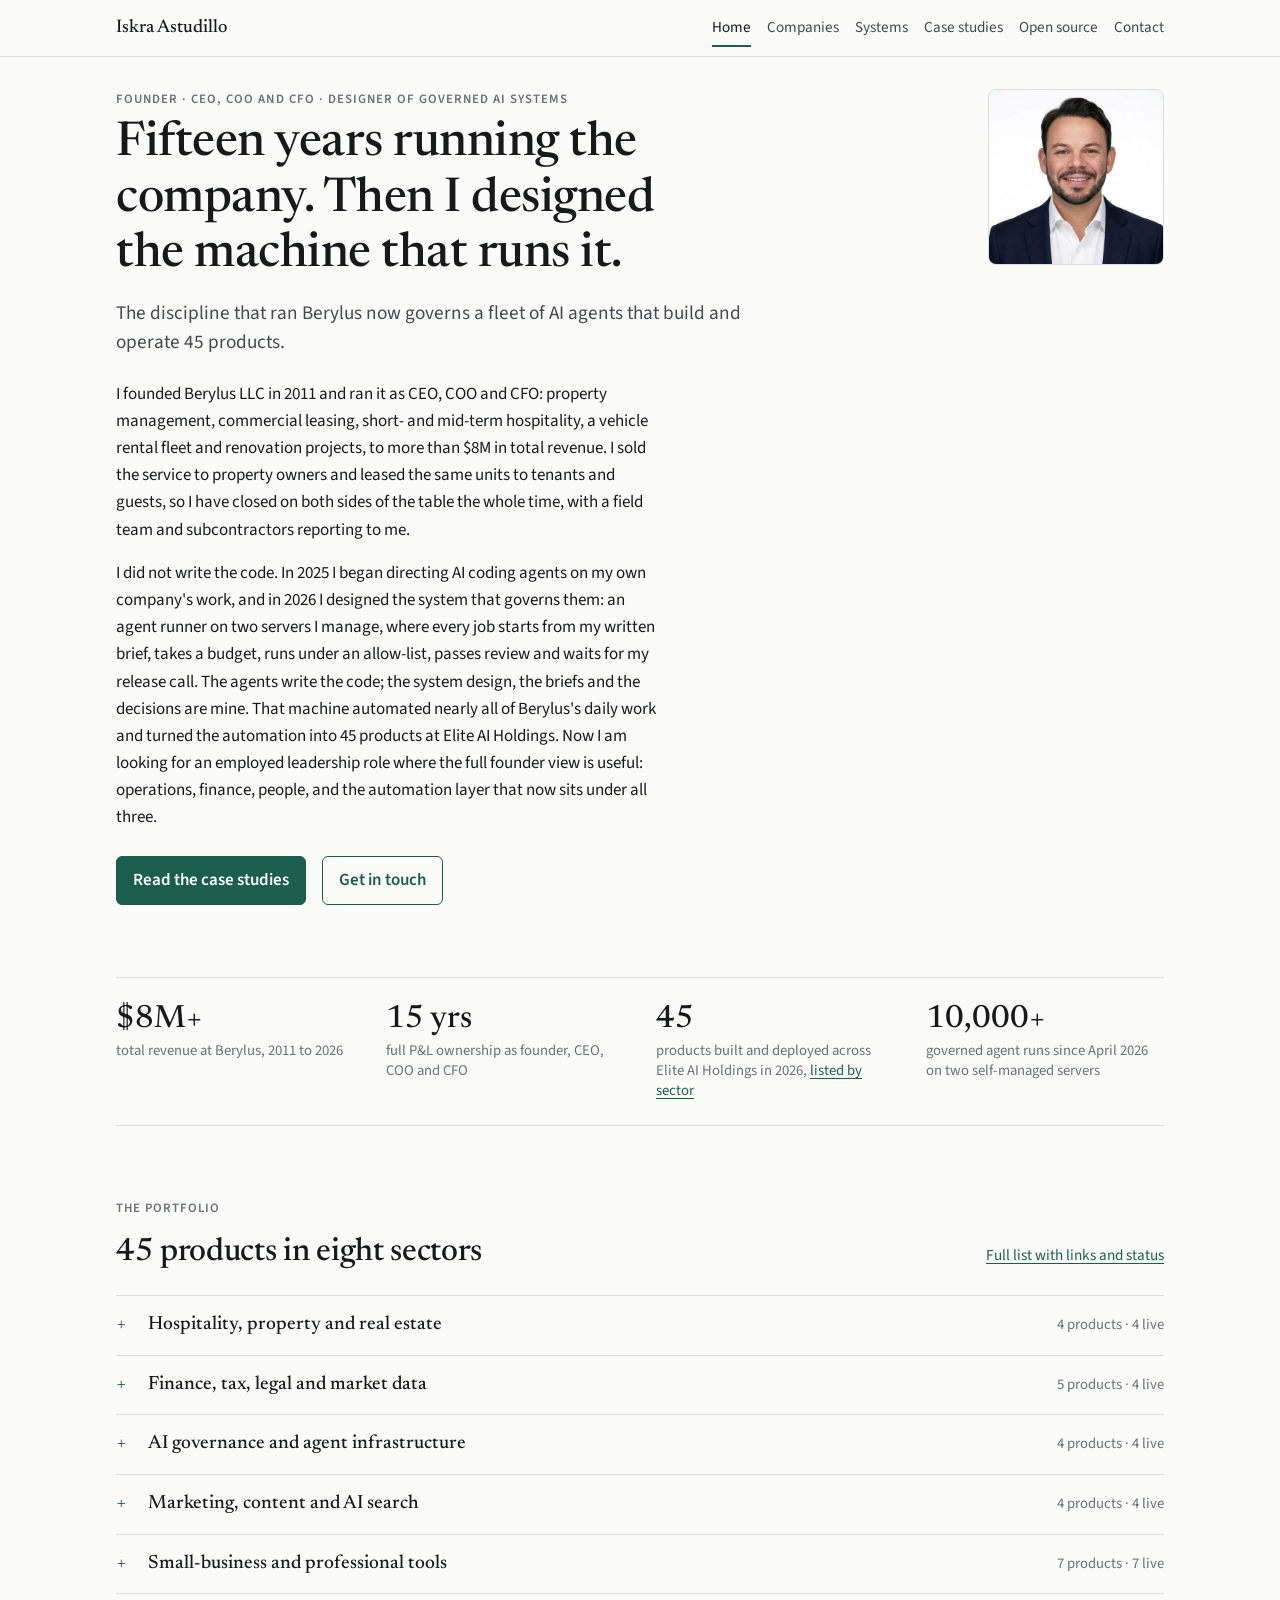
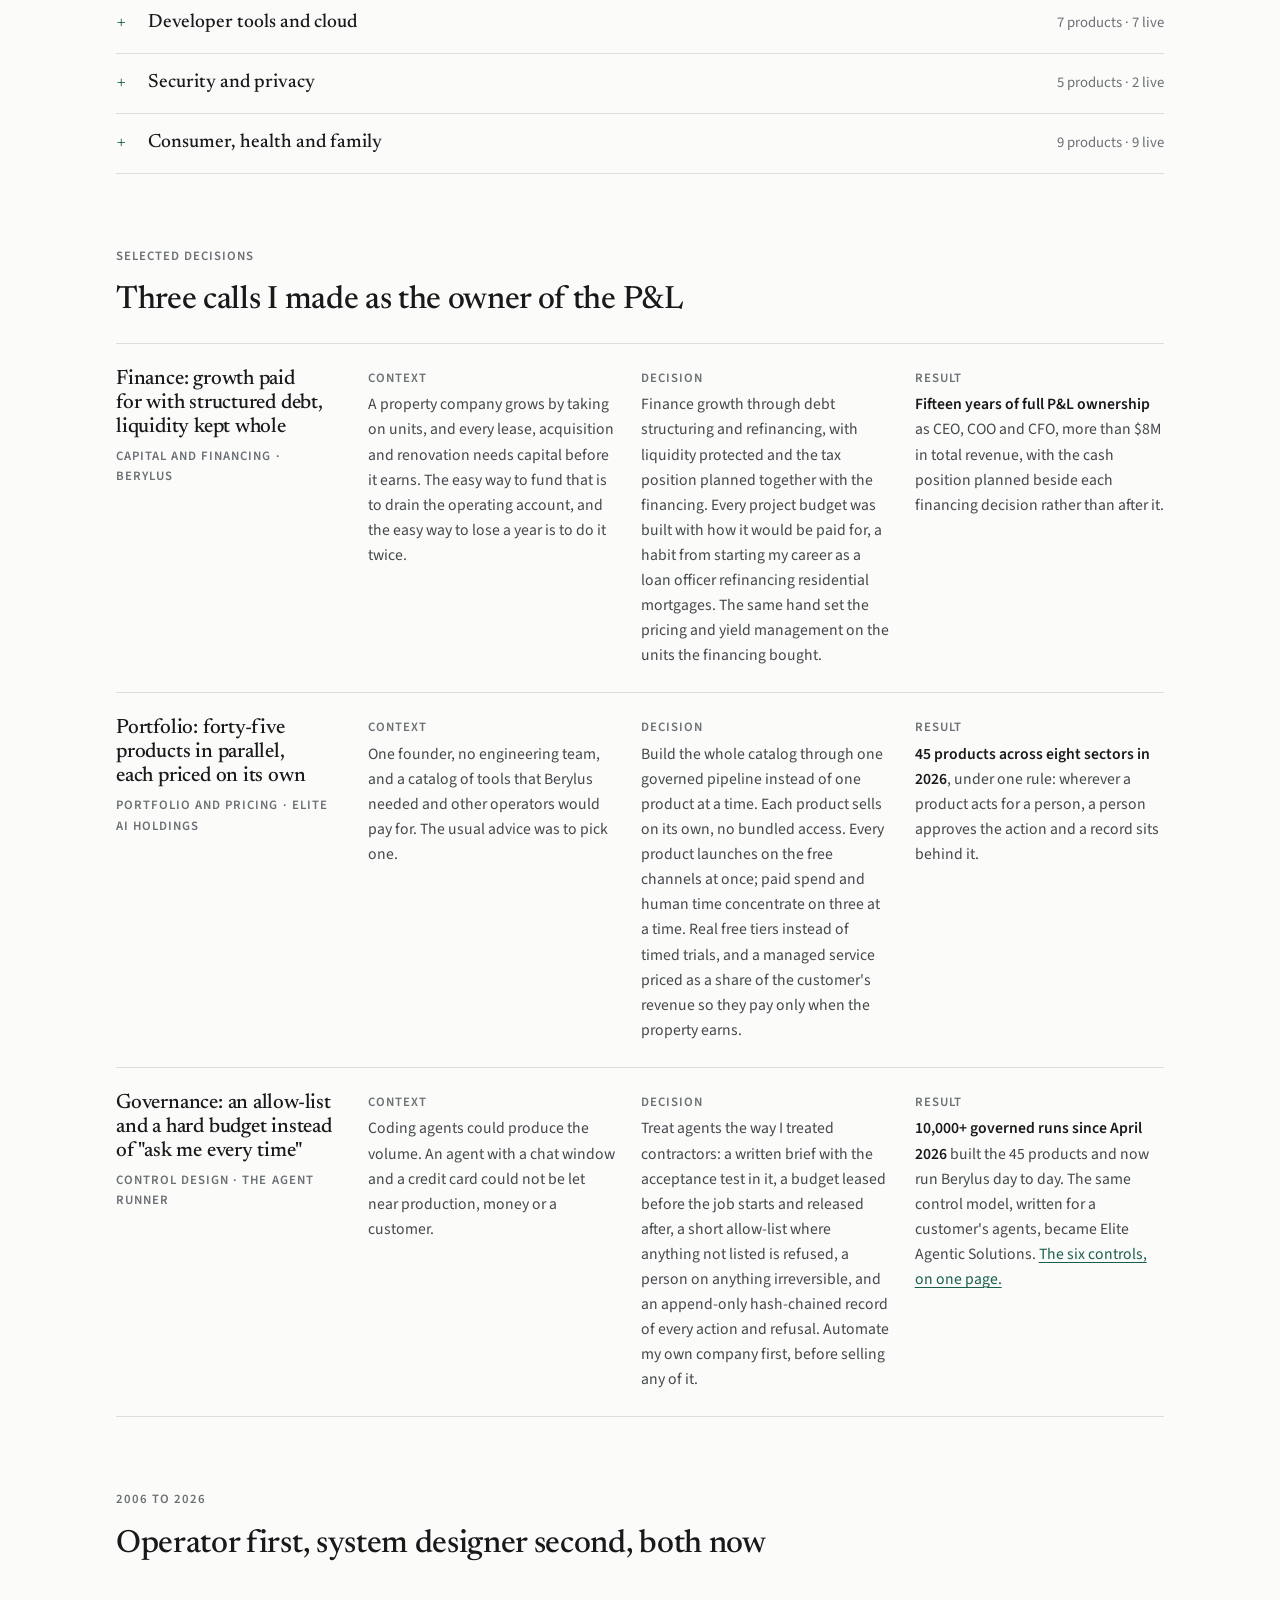
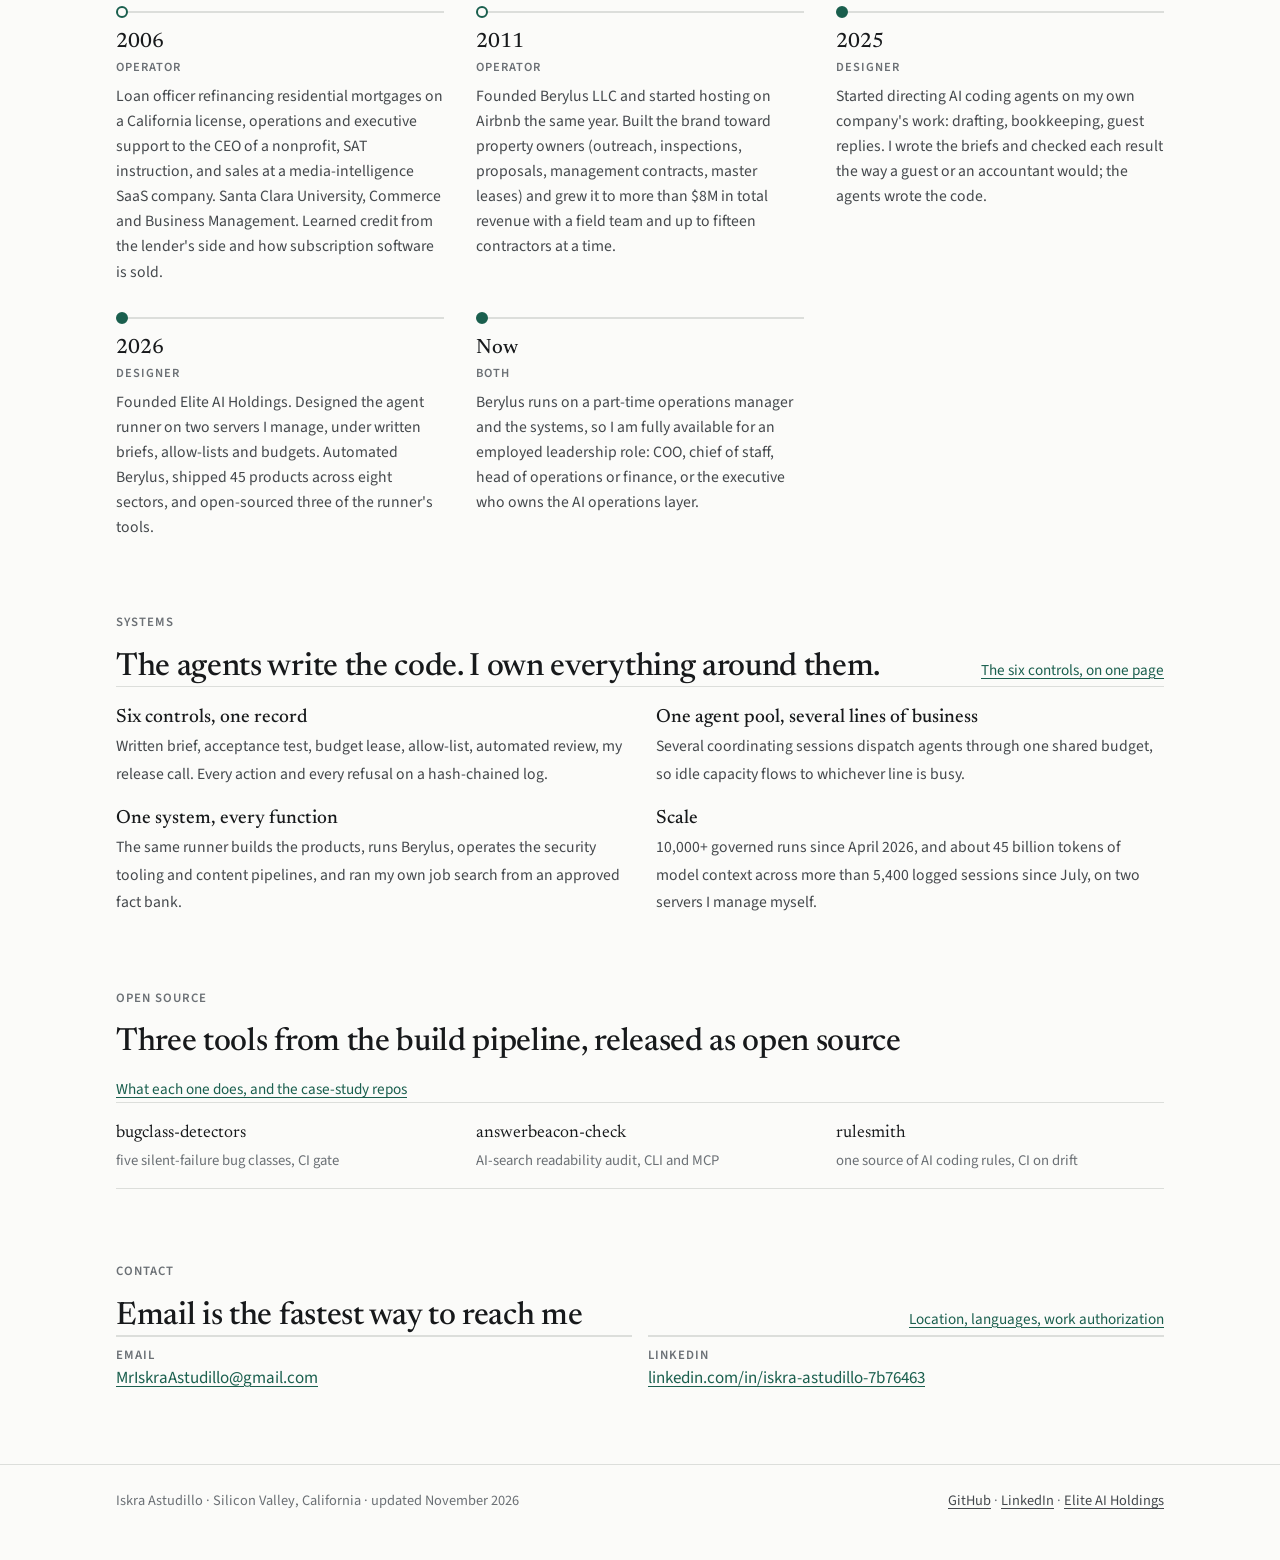
==== index.html @ 13ddd839 "Publish portfolio" ====
<!doctype html>
<html lang="en">
<head>
<meta charset="utf-8">
<meta name="viewport" content="width=device-width, initial-scale=1">
<title>Iskra Astudillo</title>
<meta name="description" content="Founder and operator. Fifteen years running a real estate and hospitality company as CEO, COO and CFO, then designing the governed AI-agent system that automated it and built 45 products.">
<link rel="preconnect" href="https://fonts.googleapis.com">
<link rel="preconnect" href="https://fonts.gstatic.com" crossorigin>
<link rel="stylesheet" href="https://fonts.googleapis.com/css2?family=Newsreader:opsz,wght@6..72,400;6..72,500&family=Source+Sans+3:wght@400;600&display=swap">
<link rel="stylesheet" href="style.css">
<link rel="icon" href="data:image/svg+xml,%3Csvg xmlns='http://www.w3.org/2000/svg' viewBox='0 0 32 32'%3E%3Crect width='32' height='32' rx='6' fill='%231a5f4e'/%3E%3Ctext x='16' y='21' text-anchor='middle' font-family='Georgia,serif' font-size='15' fill='white'%3EIA%3C/text%3E%3C/svg%3E">
</head>
<body>
<header class="site-header">
  <div class="wrap">
    <a class="brand" href="index.html">Iskra Astudillo</a>
    <nav class="main" aria-label="Main">
      <a href="index.html" aria-current="page">Home</a>
      <a href="companies.html">Companies</a>
      <a href="systems.html">Systems</a>
      <a href="case-studies.html">Case studies</a>
      <a href="open-source.html">Open source</a>
      <a href="contact.html">Contact</a>
    </nav>
  </div>
</header>

<main class="wrap">
  <section class="hero" aria-labelledby="thesis">
    <div>
      <p class="eyebrow">Founder · CEO, COO and CFO · designer of governed AI systems</p>
      <h1 id="thesis">Fifteen years running the company. Then I designed the machine that runs it.</h1>
      <p class="lede">The discipline that ran Berylus now governs a fleet of AI agents that build and operate 45 products.</p>
      <div class="prose">
        <p>I founded Berylus LLC in 2011 and ran it as CEO, COO and CFO: property management, commercial leasing, short- and mid-term hospitality, a vehicle rental fleet and renovation projects, to more than $8M in total revenue. I sold the service to property owners and leased the same units to tenants and guests, so I have closed on both sides of the table the whole time, with a field team and subcontractors reporting to me.</p>
        <p>I did not write the code. In 2025 I began directing AI coding agents on my own company's work, and in 2026 I designed the system that governs them: an agent runner on two servers I manage, where every job starts from my written brief, takes a budget, runs under an allow-list, passes review and waits for my release call. The agents write the code; the system design, the briefs and the decisions are mine. That machine automated nearly all of Berylus's daily work and turned the automation into 45 products at Elite AI Holdings. Now I am looking for an employed leadership role where the full founder view is useful: operations, finance, people, and the automation layer that now sits under all three.</p>
      </div>
      <div class="actions">
        <a class="btn" href="case-studies.html">Read the case studies</a>
        <a class="btn ghost" href="contact.html">Get in touch</a>
      </div>
    </div>
    <img class="portrait" src="assets/headshot.jpg" alt="Iskra Astudillo, head and shoulders, facing the camera" width="176" height="176" loading="eager" decoding="async">
  </section>

  <section class="proof" aria-label="Proof in four numbers">
    <div><b>$8M+</b><span>total revenue at Berylus, 2011 to 2026</span></div>
    <div><b>15 yrs</b><span>full P&amp;L ownership as founder, CEO, COO and CFO</span></div>
    <div><b>45</b><span>products built and deployed across Elite AI Holdings in 2026, <a href="companies.html">listed by sector</a></span></div>
    <div><b>10,000+</b><span>governed agent runs since April 2026 on two self-managed servers</span></div>
  </section>

  <section aria-labelledby="h-products">
    <div class="section-head">
      <span class="eyebrow">The portfolio</span>
      <h2 id="h-products">45 products in eight sectors</h2>
      <a class="more" href="companies.html">Full list with links and status</a>
    </div>
<!-- sectors:start -->
    <div class="sectors">
    <details>
      <summary><span class="name">Hospitality, property and real estate</span><span class="count">4 products · 4 live</span></summary>
      <ul class="plist">
      <li><i class="dot live" title="Live"></i><span class="row"><span class="pname"><a href="https://cohostbnb.xyz">CoHostBnB</a></span><span class="desc">Lodging operations: AI-drafted guest replies a person approves, housekeeping, maintenance, team handovers <span class="subs">+ Managed co-hosting</span></span></span></li>
      <li><i class="dot live" title="Live"></i><span class="row"><span class="pname">PropertyProAI</span><span class="desc">Fair Housing-checked listings, comparable-sales reports, lead chat and a deal pipeline for agents <span class="subs">+ Wholesale Heaven</span></span></span></li>
      <li><i class="dot live" title="Live"></i><span class="row"><span class="pname">AI Event Pro</span><span class="desc">Destination weddings and conferences planned end to end, with an RSVP portal and ticketing</span></span></li>
      <li><i class="dot live" title="Live"></i><span class="row"><span class="pname"><a href="https://tripgenius.xyz">TripGenius</a></span><span class="desc">Day-by-day itineraries that audit their own pacing and budget</span></span></li>
      </ul>
    </details>
    <details>
      <summary><span class="name">Finance, tax, legal and market data</span><span class="count">5 products · 4 live</span></summary>
      <ul class="plist">
      <li><i class="dot live" title="Live"></i><span class="row"><span class="pname"><a href="https://myaiaccountant.xyz">MyAIAccountant</a></span><span class="desc">Multi-entity bookkeeping that drafts the tax schedules for a professional to review</span></span></li>
      <li><i class="dot beta" title="Beta"></i><span class="row"><span class="pname"><a href="https://taxmeup.xyz">TaxMeUp</a></span><span class="desc">Deduction report with citations, refund range and quarterly estimates</span></span></li>
      <li><i class="dot live" title="Live"></i><span class="row"><span class="pname"><a href="https://loanpilotai.eliteaiempire.com">LoanPilotAI</a></span><span class="desc">Educational mortgage pre-screen and affordability tools, no credit pull; not a lender <span class="subs">+ MortgagePulse</span></span></span></li>
      <li><i class="dot live" title="Live"></i><span class="row"><span class="pname"><a href="https://legaldraft.xyz">LegalDraft</a></span><span class="desc">First drafts of contracts, policies and leases for an attorney to review</span></span></li>
      <li><i class="dot live" title="Live"></i><span class="row"><span class="pname"><a href="https://tradehouse.eliteaiempire.com">TradeHouse</a></span><span class="desc">Market-data research platform: one normalized API, bulk datasets and a replay engine <span class="subs">+ TickVault, API</span></span></span></li>
      </ul>
    </details>
    <details>
      <summary><span class="name">AI governance and agent infrastructure</span><span class="count">4 products · 4 live</span></summary>
      <ul class="plist">
      <li><i class="dot live" title="Live"></i><span class="row"><span class="pname"><a href="https://eliteagenticsolutions.com">Elite Agentic Solutions</a></span><span class="desc">Governed agent engine: rule engine per action, a person on irreversible steps, hash-chained audit trail <span class="subs">+ Research Reader, Redaction-Integrity, AI Gateway</span></span></span></li>
      <li><i class="dot live" title="Live"></i><span class="row"><span class="pname"><a href="https://holdthewheel.eliteaiempire.com">HoldTheWheel</a></span><span class="desc">Back-office automation that proposes, drafts and executes only after approval, under a hard spend limit <span class="subs">+ Orchestrate, Distributor</span></span></span></li>
      <li><i class="dot live" title="Live"></i><span class="row"><span class="pname">Approval Gate</span><span class="desc">Sign-off API: an agent files a request, a person grants it, then the action runs</span></span></li>
      <li><i class="dot live" title="Live"></i><span class="row"><span class="pname"><a href="https://trustdeskai.eliteaiempire.com">TrustDeskAI</a></span><span class="desc">Abuse-complaint handling for hosts and marketplaces, every reply behind a human gate</span></span></li>
      </ul>
    </details>
    <details>
      <summary><span class="name">Marketing, content and AI search</span><span class="count">4 products · 4 live</span></summary>
      <ul class="plist">
      <li><i class="dot live" title="Live"></i><span class="row"><span class="pname"><a href="https://brandrank.eliteaiempire.com">AnswerBeacon</a></span><span class="desc">Audits the 20 page elements AI answer engines read and writes the fix for each miss <span class="subs">+ Managed fix service, Design audit</span></span></span></li>
      <li><i class="dot live" title="Live"></i><span class="row"><span class="pname"><a href="https://makemycontent.org">MakeMyContent</a></span><span class="desc">Ad copy, landing pages, emails, SEO posts and video scripts, delivered as drafts <span class="subs">+ Narrate, Clips, Newsletter</span></span></span></li>
      <li><i class="dot live" title="Live"></i><span class="row"><span class="pname"><a href="https://reviews.eliteaiempire.com">Empire Reviews</a></span><span class="desc">Tested product reviews with a published method; best pick first even when it earns nothing</span></span></li>
      <li><i class="dot live" title="Live"></i><span class="row"><span class="pname"><a href="https://aiwebsitemaker.org">AIWebsiteMaker</a></span><span class="desc">Brand identity and a complete responsive website from a description <span class="subs">+ Store</span></span></span></li>
      </ul>
    </details>
    <details>
      <summary><span class="name">Small-business and professional tools</span><span class="count">7 products · 7 live</span></summary>
      <ul class="plist">
      <li><i class="dot live" title="Live"></i><span class="row"><span class="pname"><a href="https://elitesupportai.eliteaiempire.com">Elite Support AI</a></span><span class="desc">Flat-priced support across chat, email, SMS, voice and Slack, with human approval on any reply</span></span></li>
      <li><i class="dot live" title="Live"></i><span class="row"><span class="pname"><a href="https://myaiceo.org">MyAICEO</a></span><span class="desc">Six business modules behind one CEO dashboard <span class="subs">+ Launch, Translate</span></span></span></li>
      <li><i class="dot live" title="Live"></i><span class="row"><span class="pname"><a href="https://summarizethis.org">SummarizeThis</a></span><span class="desc">Meeting summaries, reports, dashboards and data extraction from your documents</span></span></li>
      <li><i class="dot live" title="Live"></i><span class="row"><span class="pname"><a href="https://myecommerceai.com">MyEcommerceAI</a></span><span class="desc">Listing, pricing, ad and review tools for Amazon, eBay and Etsy sellers</span></span></li>
      <li><i class="dot live" title="Live"></i><span class="row"><span class="pname"><a href="https://appbuilderai.studio">AppBuilderAI</a></span><span class="desc">Seventeen code generators for apps, APIs and sites; you deploy the code yourself <span class="subs">+ Micro-SaaS Studio</span></span></span></li>
      <li><i class="dot live" title="Live"></i><span class="row"><span class="pname"><a href="https://careerpro.tech">CareerPro</a></span><span class="desc">Resume builder, match score, interview practice and a form-filling extension you check and submit</span></span></li>
      <li><i class="dot live" title="Live"></i><span class="row"><span class="pname"><a href="https://myaicontractor.org">MyAIContractor</a></span><span class="desc">Photoreal remodel renders from a room photo, with a shopping list and contractor bids</span></span></li>
      </ul>
    </details>
    <details>
      <summary><span class="name">Developer tools and cloud</span><span class="count">7 products · 7 live</span></summary>
      <ul class="plist">
      <li><i class="dot live" title="Live"></i><span class="row"><span class="pname"><a href="https://lumen.eliteaiempire.com">Lumen</a></span><span class="desc">Answer engine with an agent mode, and an API that routes each request to the cheapest adequate model <span class="subs">+ Data</span></span></span></li>
      <li><i class="dot live" title="Live"></i><span class="row"><span class="pname"><a href="https://ourtools.eliteaiempire.com">Our Tools</a></span><span class="desc">Developer packs with instant license keys: detectors, agent skills, a SaaS component kit</span></span></li>
      <li><i class="dot live" title="Live"></i><span class="row"><span class="pname"><a href="https://cloudhostai.eliteaiempire.com">CloudHostAI</a></span><span class="desc">One-click deploys on your own cloud account, with AI code review built in <span class="subs">+ Git, Pages, Storage</span></span></span></li>
      <li><i class="dot live" title="Live"></i><span class="row"><span class="pname"><a href="https://cloudcostai.eliteaiempire.com">CloudCostAI</a></span><span class="desc">Savings report from a cloud billing export; processed in memory, never stored</span></span></li>
      <li><i class="dot live" title="Live"></i><span class="row"><span class="pname"><a href="https://cloudshiftai.eliteaiempire.com">CloudShiftAI</a></span><span class="desc">Cost-delta report, draft infrastructure code and a migration runbook for leaving a hyperscaler</span></span></li>
      <li><i class="dot live" title="Live"></i><span class="row"><span class="pname">Empire Edge</span><span class="desc">Identity gate, rate limits, security headers, DNS and CDN for self-hosted apps <span class="subs">+ DNS, CDN</span></span></span></li>
      <li><i class="dot live" title="Live"></i><span class="row"><span class="pname"><a href="https://elitesso.eliteaiempire.com">EliteSSO</a></span><span class="desc">Drop-in single sign-on: magic links, SAML, SCIM and audit export</span></span></li>
      </ul>
    </details>
    <details>
      <summary><span class="name">Security and privacy</span><span class="count">5 products · 2 live</span></summary>
      <ul class="plist">
      <li><i class="dot soon" title="Launching Q4 2026"></i><span class="row"><span class="pname">Empire Security</span><span class="desc">One flat-price security posture report: surface, code, secrets, exposure and uptime evidence</span></span></li>
      <li><i class="dot live" title="Live"></i><span class="row"><span class="pname">Empire Sentinel</span><span class="desc">Uptime monitoring with hash-chained attestation and AI alert triage</span></span></li>
      <li><i class="dot soon" title="Launching Q4 2026"></i><span class="row"><span class="pname"><a href="https://bugclass.eliteaiempire.com">BugClass</a></span><span class="desc">Finds bug classes, not instances; five open-source detectors as a CI action</span></span></li>
      <li><i class="dot soon" title="Launching Q4 2026"></i><span class="row"><span class="pname">Audit Ledger</span><span class="desc">Hash-chained audit logs as evidence, on a path to SOC 2</span></span></li>
      <li><i class="dot live" title="Live"></i><span class="row"><span class="pname"><a href="https://scrubline.eliteaiempire.com">Scrubline</a></span><span class="desc">Free exposure scan across 20 data brokers, with source-cited removal comparisons <span class="subs">+ PhotoSafe</span></span></span></li>
      </ul>
    </details>
    <details>
      <summary><span class="name">Consumer, health and family</span><span class="count">9 products · 9 live</span></summary>
      <ul class="plist">
      <li><i class="dot live" title="Live"></i><span class="row"><span class="pname"><a href="https://myaidoctor.health">MyAIDoctor</a></span><span class="desc">Consumer health assistant: symptom chat, lab-report explanations, interaction checks; not clinical</span></span></li>
      <li><i class="dot live" title="Live"></i><span class="row"><span class="pname"><a href="https://elitehealthessentials.org">Elite Health Essentials</a></span><span class="desc">Supplement storefront with full Supplement Facts on every product</span></span></li>
      <li><i class="dot live" title="Live"></i><span class="row"><span class="pname"><a href="https://cosmeticpreview-app.eliteaiempire.com">CosmeticPreview</a></span><span class="desc">Consented preview of a cosmetic procedure before a consultation; lead routing for clinics <span class="subs">+ GlowUp</span></span></span></li>
      <li><i class="dot live" title="Live"></i><span class="row"><span class="pname"><a href="https://fixmyplant.io">FixMyPlant</a></span><span class="desc">Plant identification, diagnosis and care schedules, with a free pet-toxicity database</span></span></li>
      <li><i class="dot live" title="Live"></i><span class="row"><span class="pname"><a href="https://aischoolpro.xyz">AISchoolPro</a></span><span class="desc">Subject tutors, test prep, an essay grader and a parent and teacher dashboard</span></span></li>
      <li><i class="dot live" title="Live"></i><span class="row"><span class="pname"><a href="https://mykidsbook.org">MyKidsBook</a></span><span class="desc">Personalized children&#x27;s stories with the child as the hero, printable</span></span></li>
      <li><i class="dot live" title="Live"></i><span class="row"><span class="pname"><a href="https://aidating.art">AIDating</a></span><span class="desc">Profile writer, conversation starters, message analyzer and a scam detector</span></span></li>
      <li><i class="dot live" title="Live"></i><span class="row"><span class="pname"><a href="https://soccer.eliteaiempire.com">Elite Soccer Academy</a></span><span class="desc">Youth soccer training for ages 4 to 14 with online parent booking</span></span></li>
      <li><i class="dot live" title="Live"></i><span class="row"><span class="pname">Empire Games Studio</span><span class="desc">Free browser games, no download</span></span></li>
      </ul>
    </details>
    </div>
<!-- sectors:end -->
  </section>

  <section aria-labelledby="h-decisions">
    <div class="section-head">
      <span class="eyebrow">Selected decisions</span>
      <h2 id="h-decisions">Three calls I made as the owner of the P&amp;L</h2>
    </div>
    <div class="cases">
      <article class="case">
        <div class="head">
          <h3>Finance: growth paid for with structured debt, liquidity kept whole</h3>
          <span class="eyebrow">Capital and financing · Berylus</span>
        </div>
        <dl>
          <div><dt>Context</dt><dd>A property company grows by taking on units, and every lease, acquisition and renovation needs capital before it earns. The easy way to fund that is to drain the operating account, and the easy way to lose a year is to do it twice.</dd></div>
          <div><dt>Decision</dt><dd>Finance growth through debt structuring and refinancing, with liquidity protected and the tax position planned together with the financing. Every project budget was built with how it would be paid for, a habit from starting my career as a loan officer refinancing residential mortgages. The same hand set the pricing and yield management on the units the financing bought.</dd></div>
          <div><dt>Result</dt><dd><b>Fifteen years of full P&amp;L ownership</b> as CEO, COO and CFO, more than $8M in total revenue, with the cash position planned beside each financing decision rather than after it.</dd></div>
        </dl>
      </article>
      <article class="case">
        <div class="head">
          <h3>Portfolio: forty-five products in parallel, each priced on its own</h3>
          <span class="eyebrow">Portfolio and pricing · Elite AI Holdings</span>
        </div>
        <dl>
          <div><dt>Context</dt><dd>One founder, no engineering team, and a catalog of tools that Berylus needed and other operators would pay for. The usual advice was to pick one.</dd></div>
          <div><dt>Decision</dt><dd>Build the whole catalog through one governed pipeline instead of one product at a time. Each product sells on its own, no bundled access. Every product launches on the free channels at once; paid spend and human time concentrate on three at a time. Real free tiers instead of timed trials, and a managed service priced as a share of the customer's revenue so they pay only when the property earns.</dd></div>
          <div><dt>Result</dt><dd><b>45 products across eight sectors in 2026</b>, under one rule: wherever a product acts for a person, a person approves the action and a record sits behind it.</dd></div>
        </dl>
      </article>
      <article class="case">
        <div class="head">
          <h3>Governance: an allow-list and a hard budget instead of "ask me every time"</h3>
          <span class="eyebrow">Control design · the agent runner</span>
        </div>
        <dl>
          <div><dt>Context</dt><dd>Coding agents could produce the volume. An agent with a chat window and a credit card could not be let near production, money or a customer.</dd></div>
          <div><dt>Decision</dt><dd>Treat agents the way I treated contractors: a written brief with the acceptance test in it, a budget leased before the job starts and released after, a short allow-list where anything not listed is refused, a person on anything irreversible, and an append-only hash-chained record of every action and refusal. Automate my own company first, before selling any of it.</dd></div>
          <div><dt>Result</dt><dd><b>10,000+ governed runs since April 2026</b> built the 45 products and now run Berylus day to day. The same control model, written for a customer's agents, became Elite Agentic Solutions. <a href="systems.html">The six controls, on one page.</a></dd></div>
        </dl>
      </article>
    </div>
  </section>

  <section aria-labelledby="h-timeline">
    <div class="section-head">
      <span class="eyebrow">2006 to 2026</span>
      <h2 id="h-timeline">Operator first, system designer second, both now</h2>
    </div>
    <ol class="timeline">
      <li><span class="year">2006</span><span class="chapter">Operator</span><p>Loan officer refinancing residential mortgages on a California license, operations and executive support to the CEO of a nonprofit, SAT instruction, and sales at a media-intelligence SaaS company. Santa Clara University, Commerce and Business Management. Learned credit from the lender's side and how subscription software is sold.</p></li>
      <li><span class="year">2011</span><span class="chapter">Operator</span><p>Founded Berylus LLC and started hosting on Airbnb the same year. Built the brand toward property owners (outreach, inspections, proposals, management contracts, master leases) and grew it to more than $8M in total revenue with a field team and up to fifteen contractors at a time.</p></li>
      
      <li class="builder"><span class="year">2025</span><span class="chapter">Designer</span><p>Started directing AI coding agents on my own company's work: drafting, bookkeeping, guest replies. I wrote the briefs and checked each result the way a guest or an accountant would; the agents wrote the code.</p></li>
      <li class="builder"><span class="year">2026</span><span class="chapter">Designer</span><p>Founded Elite AI Holdings. Designed the agent runner on two servers I manage, under written briefs, allow-lists and budgets. Automated Berylus, shipped 45 products across eight sectors, and open-sourced three of the runner's tools.</p></li>
      <li class="builder"><span class="year">Now</span><span class="chapter">Both</span><p>Berylus runs on a part-time operations manager and the systems, so I am fully available for an employed leadership role: COO, chief of staff, head of operations or finance, or the executive who owns the AI operations layer.</p></li>
    </ol>
  </section>


  <section aria-labelledby="h-systems">
    <div class="section-head">
      <span class="eyebrow">Systems</span>
      <h2 id="h-systems">The agents write the code. I own everything around them.</h2>
      <a class="more" href="systems.html">The six controls, on one page</a>
    </div>
    <ul class="facts">
      <li><b>Six controls, one record</b><span>Written brief, acceptance test, budget lease, allow-list, automated review, my release call. Every action and every refusal on a hash-chained log.</span></li>
      <li><b>One agent pool, several lines of business</b><span>Several coordinating sessions dispatch agents through one shared budget, so idle capacity flows to whichever line is busy.</span></li>
      <li><b>One system, every function</b><span>The same runner builds the products, runs Berylus, operates the security tooling and content pipelines, and ran my own job search from an approved fact bank.</span></li>
      <li><b>Scale</b><span>10,000+ governed runs since April 2026, and about 45 billion tokens of model context across more than 5,400 logged sessions since July, on two servers I manage myself.</span></li>
    </ul>
  </section>

  <section aria-labelledby="h-oss">
    <div class="section-head">
      <span class="eyebrow">Open source</span>
      <h2 id="h-oss">Three tools from the build pipeline, released as open source</h2>
      <a class="more" href="open-source.html">What each one does, and the case-study repos</a>
    </div>
    <ul class="oss-list">
      <li><a href="https://github.com/iskra-astudillo/bugclass-detectors">bugclass-detectors</a><span class="meta">five silent-failure bug classes, CI gate</span></li>
      <li><a href="https://github.com/iskra-astudillo/answerbeacon-check">answerbeacon-check</a><span class="meta">AI-search readability audit, CLI and MCP</span></li>
      <li><a href="https://github.com/iskra-astudillo/rulesmith">rulesmith</a><span class="meta">one source of AI coding rules, CI on drift</span></li>
    </ul>
  </section>

  <section aria-labelledby="h-contact">
    <div class="section-head">
      <span class="eyebrow">Contact</span>
      <h2 id="h-contact">Email is the fastest way to reach me</h2>
      <a class="more" href="contact.html">Location, languages, work authorization</a>
    </div>
    <ul class="contact-list">
      <li><span class="label">Email</span><a href="mailto:MrIskraAstudillo@gmail.com">MrIskraAstudillo@gmail.com</a></li>
      <li><span class="label">LinkedIn</span><a href="https://www.linkedin.com/in/iskra-astudillo-7b76463">linkedin.com/in/iskra-astudillo-7b76463</a></li>
    </ul>
  </section>
</main>

<footer class="site-footer">
  <div class="wrap">
    <span>Iskra Astudillo · Silicon Valley, California · updated November 2026</span>
    <span><a href="https://github.com/iskra-astudillo">GitHub</a> · <a href="https://www.linkedin.com/in/iskra-astudillo-7b76463">LinkedIn</a> · <a href="https://eliteaiempire.com">Elite AI Holdings</a></span>
  </div>
</footer>
</body>
</html>
---- style.css ----
/* Iskra Astudillo — portfolio.
   Layout: one column, 1080px shell, 68ch reading measure, 8px rhythm. No JS.
   Type: Newsreader (headings) + Source Sans 3 (body, UI, numerals). One accent. */
:root {
  --bg: #fbfbf9;
  --surface: #f3f3ef;
  --ink: #17191b;
  --ink-2: #44484c;
  --muted: #6b7075;
  --line: #dcdedb;
  --accent: #1a5f4e;
  --on-accent: #ffffff;
  --live: #1f7a4d;
  --beta: #9a6b00;
  --soon: #5b5f66;
  --font-head: "Newsreader", "Iowan Old Style", "Palatino Linotype", Georgia, serif;
  --font-body: "Source Sans 3", "Source Sans Pro", -apple-system, BlinkMacSystemFont, "Segoe UI", Helvetica, Arial, sans-serif;
  --shell: 1080px;
  --measure: 68ch;
  --s1: 8px; --s2: 16px; --s3: 24px; --s4: 32px; --s5: 48px; --s6: 72px;
  color-scheme: light;
}
@media (prefers-color-scheme: dark) {
  :root:not([data-theme="light"]) {
    --bg: #121415; --surface: #1a1d1f; --ink: #e9eae6; --ink-2: #c2c5c0; --muted: #8f948f;
    --line: #2b2f31; --accent: #7fcdb4; --on-accent: #0f1a16; --live: #6fcf97; --beta: #e0b452; --soon: #a3a8ad;
    color-scheme: dark;
  }
}
:root[data-theme="dark"] {
  --bg: #121415; --surface: #1a1d1f; --ink: #e9eae6; --ink-2: #c2c5c0; --muted: #8f948f;
  --line: #2b2f31; --accent: #7fcdb4; --on-accent: #0f1a16; --live: #6fcf97; --beta: #e0b452; --soon: #a3a8ad;
  color-scheme: dark;
}

*, *::before, *::after { box-sizing: border-box; }
html { -webkit-text-size-adjust: 100%; scroll-behavior: smooth; }
@media (prefers-reduced-motion: reduce) { html { scroll-behavior: auto; } }
body {
  margin: 0; background: var(--bg); color: var(--ink);
  font-family: var(--font-body); font-size: 17px; line-height: 1.6;
  font-variant-numeric: tabular-nums;
}
img { max-width: 100%; height: auto; }
a { color: var(--accent); text-decoration: underline; text-decoration-thickness: 1px; text-underline-offset: 3px; }
a:hover { text-decoration-thickness: 2px; }
a:focus-visible, summary:focus-visible { outline: 2px solid var(--accent); outline-offset: 3px; border-radius: 2px; }

h1, h2, h3, h4 { font-family: var(--font-head); font-weight: 500; line-height: 1.15; letter-spacing: -0.01em; margin: 0; text-wrap: balance; color: var(--ink); }
h1 { font-size: clamp(2rem, 1.2rem + 3.2vw, 3rem); }
h2 { font-size: clamp(1.5rem, 1.15rem + 1.4vw, 2rem); }
h3 { font-size: 1.35rem; }
h4 { font-size: 1.1rem; font-family: var(--font-body); font-weight: 600; }
p, ul, ol, dl, table, figure { margin: 0; }
p + p, .prose > * + * { margin-top: var(--s2); }
.prose { max-width: var(--measure); }
.lede { font-size: 1.2rem; line-height: 1.5; color: var(--ink-2); max-width: var(--measure); }
.eyebrow { font-size: .8rem; font-weight: 600; text-transform: uppercase; letter-spacing: .08em; color: var(--muted); }
.kicker { font-size: .8rem; font-weight: 600; text-transform: uppercase; letter-spacing: .08em; color: var(--muted); margin: 0 0 var(--s1); }
.muted { color: var(--muted); }
.small { font-size: .9rem; }
b, strong { font-weight: 600; }
hr { border: 0; border-top: 1px solid var(--line); margin: 0; }

/* shell */
.wrap { max-width: var(--shell); margin: 0 auto; padding-left: max(16px, env(safe-area-inset-left, 0px)); padding-right: max(16px, env(safe-area-inset-right, 0px)); }
main.wrap { padding-block: var(--s4) var(--s6); }
main > * + * { margin-top: var(--s4); }
main > section + section, main > h2 { margin-top: var(--s6); }
main > h2 + * { margin-top: var(--s2); }
main > h3 { margin-top: var(--s4); }
main > h3 + * { margin-top: var(--s1); }
@media (max-width: 640px) { main > section + section, main > h2 { margin-top: var(--s5); } }

/* header */
.site-header { border-bottom: 1px solid var(--line); background: var(--bg); position: sticky; top: 0; z-index: 10; }
.site-header .wrap { display: flex; align-items: center; justify-content: space-between; gap: var(--s1) var(--s3); min-height: 56px; flex-wrap: wrap; padding-block: var(--s1); }
.brand { font-family: var(--font-head); font-size: 1.15rem; font-weight: 500; text-decoration: none; color: var(--ink); white-space: nowrap; }
nav.main { display: flex; gap: 2px var(--s2); flex-wrap: wrap; font-size: .95rem; }
nav.main a { color: var(--ink-2); text-decoration: none; padding: 6px 0; border-bottom: 2px solid transparent; }
nav.main a:hover { color: var(--ink); }
nav.main a[aria-current="page"] { color: var(--ink); border-bottom-color: var(--accent); }

/* hero */
.hero { display: grid; gap: var(--s4); grid-template-columns: 1fr; align-items: start; }
@media (min-width: 720px) { .hero { grid-template-columns: minmax(0, 1fr) 176px; gap: var(--s5); } }
.hero .portrait { order: -1; width: 112px; height: 112px; object-fit: cover; border-radius: 8px; display: block; border: 1px solid var(--line); }
@media (min-width: 720px) { .hero .portrait { order: 0; width: 176px; height: 176px; } }
.hero h1 { margin-top: var(--s1); }
.hero .lede { margin-top: var(--s2); }
.hero .prose { margin-top: var(--s3); }
.hero .actions { display: flex; flex-wrap: wrap; gap: var(--s1) var(--s2); margin-top: var(--s3); }
.btn { display: inline-block; font-weight: 600; text-decoration: none; padding: 10px 16px; border-radius: 6px; background: var(--accent); color: var(--on-accent); border: 1px solid var(--accent); }
.btn.ghost { background: transparent; color: var(--accent); }
.btn:hover { text-decoration: none; filter: brightness(1.08); }

/* proof strip */
.proof { display: grid; grid-template-columns: repeat(2, minmax(0, 1fr)); gap: var(--s3) var(--s4); border-top: 1px solid var(--line); border-bottom: 1px solid var(--line); padding-block: var(--s3); }
@media (min-width: 720px) { .proof { grid-template-columns: repeat(4, minmax(0, 1fr)); } }
.proof b { display: block; font-family: var(--font-head); font-weight: 500; font-size: 2rem; line-height: 1.1; color: var(--ink); }
.proof span { display: block; color: var(--muted); font-size: .92rem; margin-top: 4px; line-height: 1.35; }

/* section head */
.section-head { display: flex; align-items: baseline; justify-content: space-between; gap: var(--s2); flex-wrap: wrap; }
.section-head .eyebrow { flex-basis: 100%; }
.section-head a.more { font-size: .95rem; white-space: nowrap; }
.section-head + * { margin-top: var(--s3); }
.section-head + .timeline { margin-top: var(--s4); }
@media (min-width: 720px) { .section-head + .timeline { margin-top: var(--s5); } }

/* featured case studies */
.cases { display: grid; grid-template-columns: 1fr; gap: 0; border-top: 1px solid var(--line); }
.case { display: grid; grid-template-columns: 1fr; gap: var(--s2); padding-block: var(--s3); border-bottom: 1px solid var(--line); }
@media (min-width: 840px) { .case { grid-template-columns: 220px minmax(0, 1fr); gap: var(--s4); } }
.case .head h3 { font-size: 1.3rem; }
.case .head .eyebrow { margin-top: 6px; display: block; }
.case dl { display: grid; grid-template-columns: 1fr; gap: var(--s2); margin: 0; }
@media (min-width: 640px) { .case dl { grid-template-columns: repeat(3, minmax(0, 1fr)); gap: var(--s3); } }
.case dt { font-size: .8rem; font-weight: 600; text-transform: uppercase; letter-spacing: .08em; color: var(--muted); margin-bottom: 4px; }
.case dd { margin: 0; color: var(--ink-2); font-size: .98rem; }
.case dd b { color: var(--ink); }

/* timeline strip */
.timeline { list-style: none; margin: 0; padding: 0; display: grid; grid-template-columns: 1fr; gap: 0; border-left: 2px solid var(--line); }
.timeline li { position: relative; padding: 0 0 var(--s3) var(--s3); }
.timeline li::before { content: ""; position: absolute; left: -7px; top: .5rem; width: 12px; height: 12px; border-radius: 50%; background: var(--bg); border: 2px solid var(--accent); }
.timeline li.builder::before { background: var(--accent); }
.timeline .year { font-family: var(--font-head); font-size: 1.3rem; font-weight: 500; line-height: 1.1; }
.timeline .chapter { font-size: .78rem; font-weight: 600; text-transform: uppercase; letter-spacing: .08em; color: var(--muted); margin-left: var(--s1); }
.timeline p { margin-top: 6px; color: var(--ink-2); font-size: .98rem; max-width: 60ch; }
@media (min-width: 720px) {
  .timeline { grid-template-columns: repeat(3, minmax(0, 1fr)); border-left: 0; gap: var(--s4) var(--s4); }
  .timeline li { padding: var(--s2) 0 0 0; border-top: 2px solid var(--line); }
  .timeline li::before { left: 0; top: -7px; }
  .timeline .chapter { display: block; margin: 2px 0 0; }
}

/* sector index (home) and product rows (companies page) */
.sectors { border-top: 1px solid var(--line); }
.sectors details { border-bottom: 1px solid var(--line); }
.sectors summary { cursor: pointer; list-style: none; display: flex; align-items: baseline; gap: var(--s2); padding-block: 14px; }
.sectors summary::-webkit-details-marker { display: none; }
.sectors summary::before { content: "+"; font-family: var(--font-head); font-size: 1.3rem; line-height: 1; color: var(--accent); width: 16px; flex: none; }
.sectors details[open] summary::before { content: "\2212"; }
.sectors summary .name { font-family: var(--font-head); font-size: 1.2rem; font-weight: 500; flex: 1 1 auto; min-width: 0; }
.sectors summary .count { color: var(--muted); font-size: .92rem; white-space: nowrap; }
.sectors ul { list-style: none; margin: 0; padding: 0 0 var(--s2) 32px; display: grid; grid-template-columns: 1fr; gap: 6px var(--s3); font-size: .98rem; }
@media (min-width: 640px) { .sectors ul { grid-template-columns: repeat(2, minmax(0, 1fr)); } }
@media (min-width: 960px) { .sectors ul { grid-template-columns: repeat(3, minmax(0, 1fr)); } }
.sectors li { display: flex; gap: var(--s1); align-items: baseline; min-width: 0; }
.sectors li a { text-decoration: none; color: var(--ink); }
.sectors li a:hover { text-decoration: underline; }
.dot { display: inline-block; width: 8px; height: 8px; border-radius: 50%; flex: none; background: var(--muted); position: relative; top: -1px; }
.dot.live { background: var(--live); } .dot.beta { background: var(--beta); } .dot.soon { background: var(--soon); }
.legend { display: flex; flex-wrap: wrap; gap: var(--s1) var(--s3); font-size: .9rem; color: var(--muted); align-items: center; }
.legend span { display: inline-flex; align-items: center; gap: 6px; }

.products { list-style: none; margin: 0; padding: 0; border-top: 1px solid var(--line); }
.product { display: grid; grid-template-columns: 1fr; gap: 4px var(--s3); padding-block: var(--s2); border-bottom: 1px solid var(--line); }
@media (min-width: 720px) { .product { grid-template-columns: 200px minmax(0, 1fr); } }
.product .name { font-family: var(--font-head); font-size: 1.15rem; font-weight: 500; display: flex; gap: var(--s1); align-items: baseline; min-width: 0; }
.product .name .dot { top: -2px; }
.product .status { display: block; font-family: var(--font-body); font-size: .82rem; color: var(--muted); margin-top: 2px; }
.product .what { color: var(--ink-2); font-size: .98rem; }
.product .for { color: var(--muted); font-size: .92rem; margin-top: 4px; }
.product .for a { margin-left: var(--s1); }
.sector { scroll-margin-top: 72px; }
.sector + .sector { margin-top: var(--s5); }
.sector h2 + p { margin-top: var(--s1); }
.sector .products { margin-top: var(--s2); }
.toc { display: flex; flex-wrap: wrap; gap: 6px var(--s2); font-size: .92rem; margin: 0; padding: 0; list-style: none; }
.toc a { text-decoration: none; border-bottom: 1px solid var(--line); color: var(--ink-2); }
.toc a:hover { color: var(--ink); border-bottom-color: var(--accent); }

/* generic lists of work (open source, systems summary) */
.rows { list-style: none; margin: 0; padding: 0; border-top: 1px solid var(--line); }
.rows > li { display: grid; grid-template-columns: 1fr; gap: 4px var(--s3); padding-block: var(--s2); border-bottom: 1px solid var(--line); }
@media (min-width: 720px) { .rows > li { grid-template-columns: 240px minmax(0, 1fr); } }
.rows h3 { font-size: 1.15rem; }
.rows .meta { display: block; font-size: .85rem; color: var(--muted); margin-top: 2px; }
.rows p { color: var(--ink-2); font-size: .98rem; }

/* two-up text (systems summary on home, before/after) */
.two { display: grid; grid-template-columns: 1fr; gap: var(--s3) var(--s5); }
@media (min-width: 720px) { .two { grid-template-columns: repeat(2, minmax(0, 1fr)); } }
.ba { display: grid; grid-template-columns: 1fr; gap: var(--s2); }
@media (min-width: 640px) { .ba { grid-template-columns: repeat(2, minmax(0, 1fr)); } }
.ba > div { border-top: 2px solid var(--line); padding-top: var(--s2); }
.ba h3 { font-size: 1.05rem; font-family: var(--font-body); font-weight: 600; margin-bottom: var(--s1); }
.ba p { color: var(--ink-2); font-size: .98rem; }

/* cards: used sparingly (contact) */
.card { border: 1px solid var(--line); border-radius: 8px; padding: var(--s2) var(--s3); background: var(--surface); }
.card h3 { font-size: 1.05rem; font-family: var(--font-body); font-weight: 600; margin-bottom: 4px; }
.grid { display: grid; gap: var(--s2); grid-template-columns: 1fr; }
@media (min-width: 640px) { .grid.two { grid-template-columns: 1fr 1fr; } }

/* figures, tables, notes */
figure { margin: 0; }
figure .scroll { overflow-x: auto; }
figure svg { width: 100%; min-width: 640px; height: auto; display: block; }
figcaption { color: var(--muted); font-size: .9rem; margin-top: var(--s1); }
.table-scroll { overflow-x: auto; }
table { border-collapse: collapse; width: 100%; font-size: .95rem; min-width: 560px; }
th, td { text-align: left; padding: 10px 12px 10px 0; border-bottom: 1px solid var(--line); vertical-align: top; }
th { font-size: .78rem; text-transform: uppercase; letter-spacing: .06em; color: var(--muted); font-weight: 600; }
.note { border-left: 3px solid var(--accent); padding: var(--s1) var(--s2); color: var(--ink-2); }
.svg-ink { fill: var(--ink); }
.svg-box { fill: var(--surface); stroke: var(--ink-2); stroke-width: 1.2; }
.svg-acc { fill: var(--surface); stroke: var(--accent); stroke-width: 1.6; }
.svg-line { stroke: var(--ink-2); stroke-width: 1.4; fill: none; }
.svg-muted { fill: var(--muted); }
.svg-t { font: 600 13px var(--font-body); fill: var(--ink); }
.svg-s { font: 11px var(--font-body); fill: var(--muted); }

/* contact + footer */
.contact-list { list-style: none; margin: 0; padding: 0; display: grid; gap: var(--s2); grid-template-columns: 1fr; }
@media (min-width: 640px) { .contact-list { grid-template-columns: 1fr 1fr; } }
.contact-list li { border-top: 2px solid var(--line); padding-top: var(--s1); }
.contact-list .label { display: block; font-size: .8rem; font-weight: 600; text-transform: uppercase; letter-spacing: .08em; color: var(--muted); }
.contact-list a { word-break: break-word; }
.site-footer { border-top: 1px solid var(--line); color: var(--muted); font-size: .9rem; padding-block: var(--s3) var(--s5); }
.site-footer .wrap { display: flex; flex-wrap: wrap; gap: var(--s1) var(--s3); justify-content: space-between; }
.site-footer a { color: var(--ink-2); }

/* reading measure for page-level paragraphs and lists */
main > p, main > ul:not(.toc):not(.rows):not(.products):not(.contact-list), main > .note { max-width: var(--measure); }

/* v4: one accordion (companies page) with name + one line + link; sector strip on the home page */
.sectors .plist { list-style: none; margin: 0; padding: 0 0 var(--s2) 32px; display: grid; grid-template-columns: 1fr; gap: 8px var(--s4); font-size: .98rem; }
@media (min-width: 840px) { .sectors .plist { grid-template-columns: repeat(2, minmax(0, 1fr)); } }
.sectors .plist li { display: flex; gap: var(--s1); align-items: baseline; min-width: 0; scroll-margin-top: 72px; }
.sectors .plist .row { display: block; min-width: 0; }
.sectors .plist .pname { font-family: var(--font-head); font-size: 1.1rem; font-weight: 500; }
.sectors .plist .pname a { text-decoration: none; color: var(--ink); }
.sectors .plist .pname a:hover { text-decoration: underline; }
.sectors .plist .desc { display: block; color: var(--ink-2); font-size: .93rem; line-height: 1.4; }
.sectors .plist .subs { color: var(--muted); }
.legend .muted a { color: var(--muted); }
.strip { list-style: none; margin: 0; padding: 0; border-top: 1px solid var(--line); display: grid; grid-template-columns: 1fr; }
@media (min-width: 720px) { .strip { grid-template-columns: repeat(2, minmax(0, 1fr)); column-gap: var(--s5); } }
.strip li { display: flex; justify-content: space-between; align-items: baseline; gap: var(--s2); padding: 10px 0; border-bottom: 1px solid var(--line); }
.strip a { text-decoration: none; color: var(--ink); font-family: var(--font-head); font-size: 1.1rem; }
.strip a:hover { text-decoration: underline; }
.strip .count { color: var(--muted); font-variant-numeric: tabular-nums; }

/* v4: decision cards and before/after bullets */
.case dd ul, .ba ul { margin: 0; padding-left: 1.1em; }
.case dd li + li, .ba li + li { margin-top: 4px; }
.ba { grid-template-columns: 1fr; }
@media (min-width: 720px) { .ba { grid-template-columns: repeat(3, minmax(0, 1fr)); } }
.ba ul { color: var(--ink-2); font-size: .98rem; }
.oss-list { list-style: none; margin: 0; padding: 0; border-top: 1px solid var(--line); border-bottom: 1px solid var(--line); display: grid; grid-template-columns: 1fr; }
.oss-list li { display: flex; flex-direction: column; gap: 2px; padding: 12px 0; border-bottom: 1px solid var(--line); }
.oss-list li:last-child { border-bottom: 0; }
.oss-list a { font-family: var(--font-head); font-size: 1.1rem; text-decoration: none; color: var(--ink); }
.oss-list a:hover { text-decoration: underline; }
.oss-list .meta { color: var(--muted); font-size: .92rem; }
@media (min-width: 720px) {
  .oss-list { grid-template-columns: repeat(3, minmax(0, 1fr)); column-gap: var(--s4); }
  .oss-list li { border-bottom: 0; padding: var(--s2) 0; }
}
.controls { margin: 0; padding-left: 1.4em; max-width: var(--measure); display: grid; gap: var(--s2); }
.controls li { padding-left: 4px; color: var(--ink-2); }
.controls li::marker { font-family: var(--font-head); font-weight: 500; color: var(--accent); }
.controls li b { color: var(--ink); font-weight: 600; }
.facts { list-style: none; margin: 0; padding: 0; display: grid; grid-template-columns: 1fr; gap: var(--s2) var(--s4); border-top: 1px solid var(--line); padding-top: var(--s2); }
@media (min-width: 720px) { .facts { grid-template-columns: repeat(2, minmax(0, 1fr)); } }
.facts li b { display: block; font-family: var(--font-head); font-weight: 500; font-size: 1.2rem; }
.facts li span { color: var(--ink-2); font-size: .98rem; }
.strip li > span:first-child { display: flex; flex-direction: column; min-width: 0; }
.strip .eg { color: var(--muted); font-size: .88rem; line-height: 1.3; }
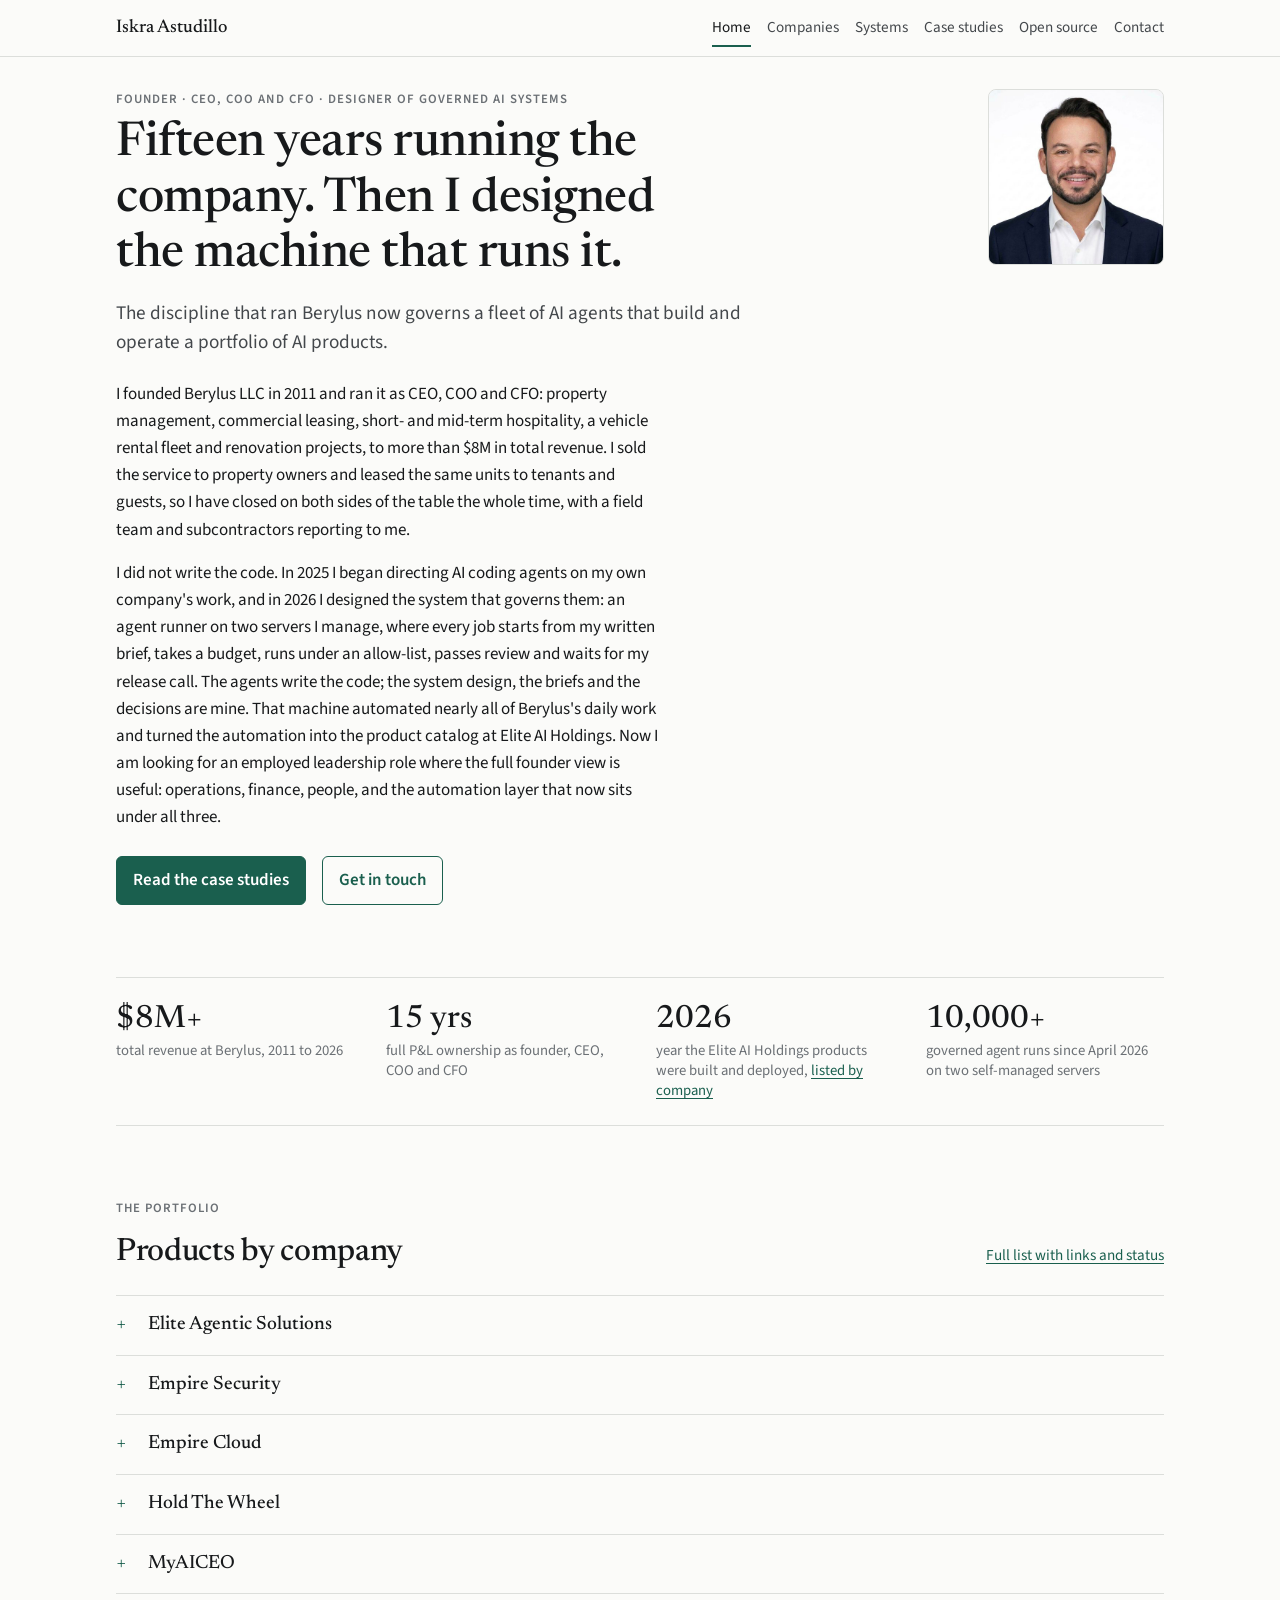
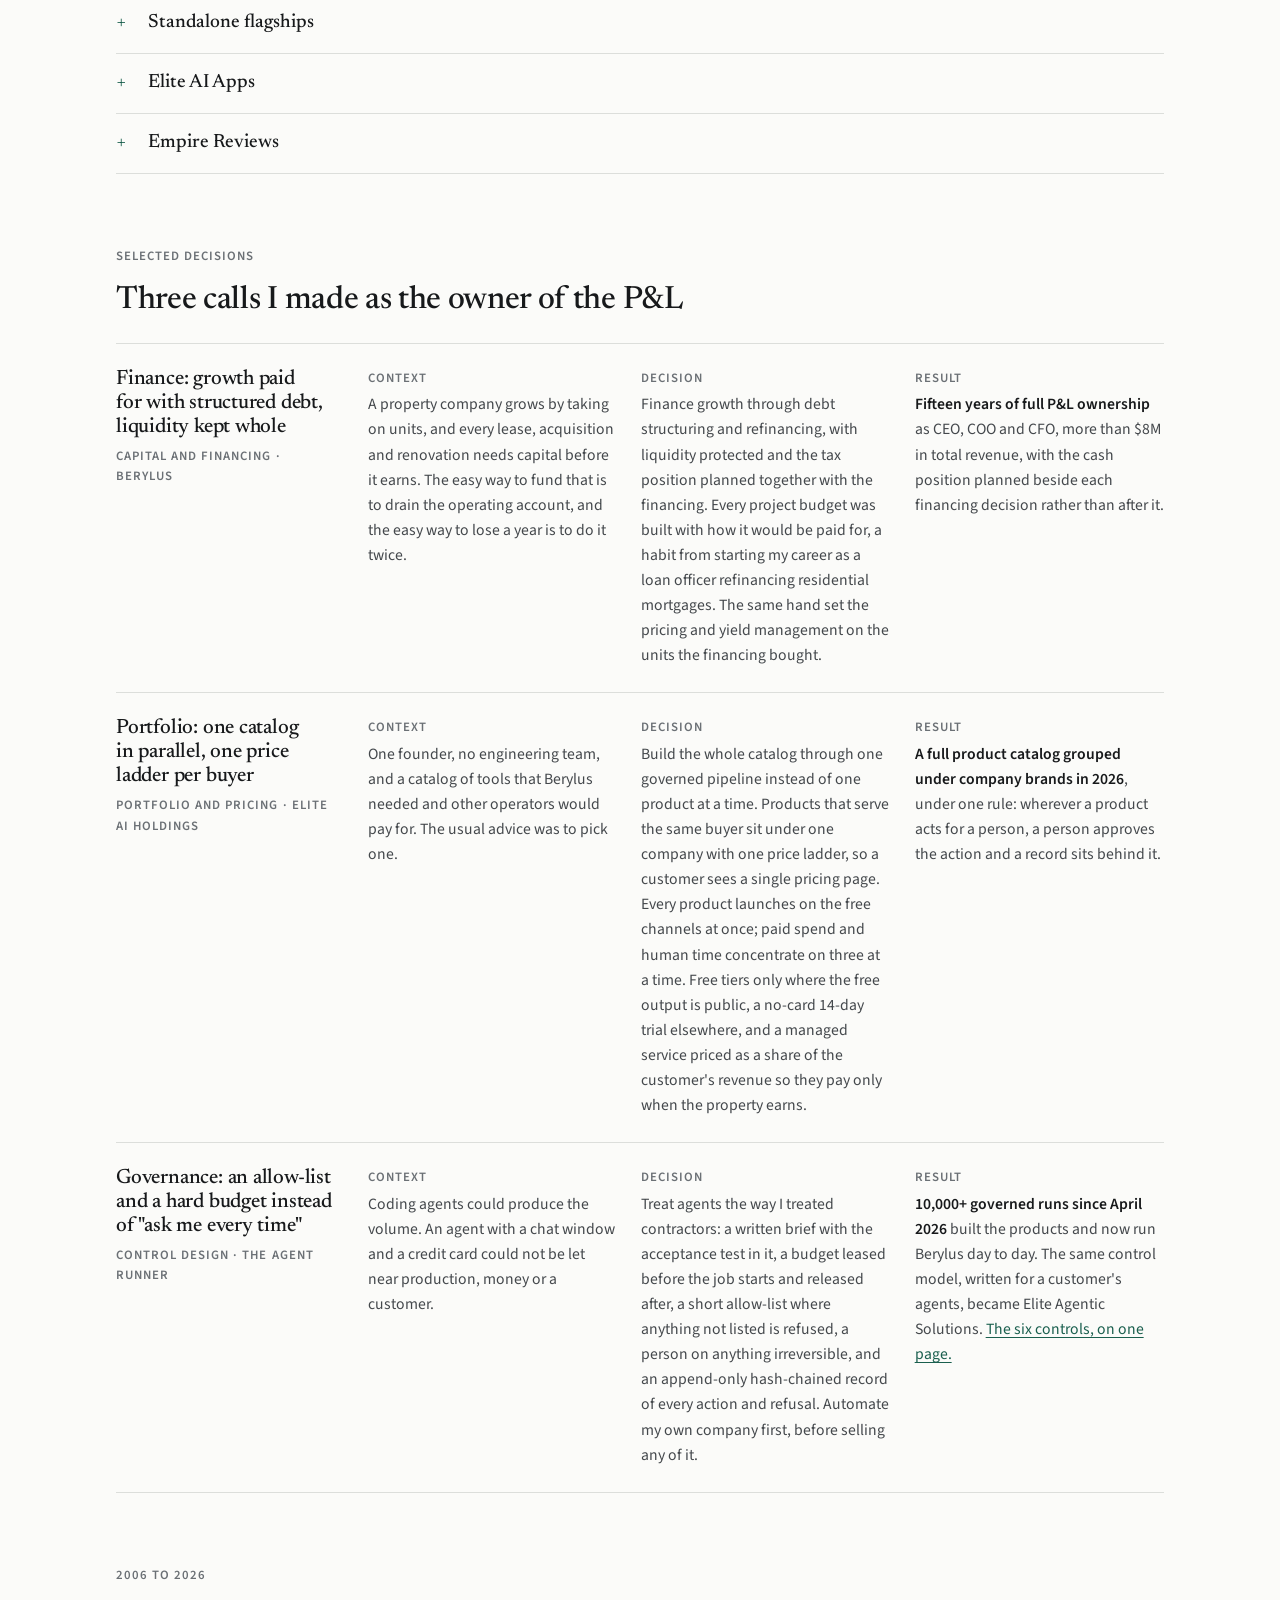
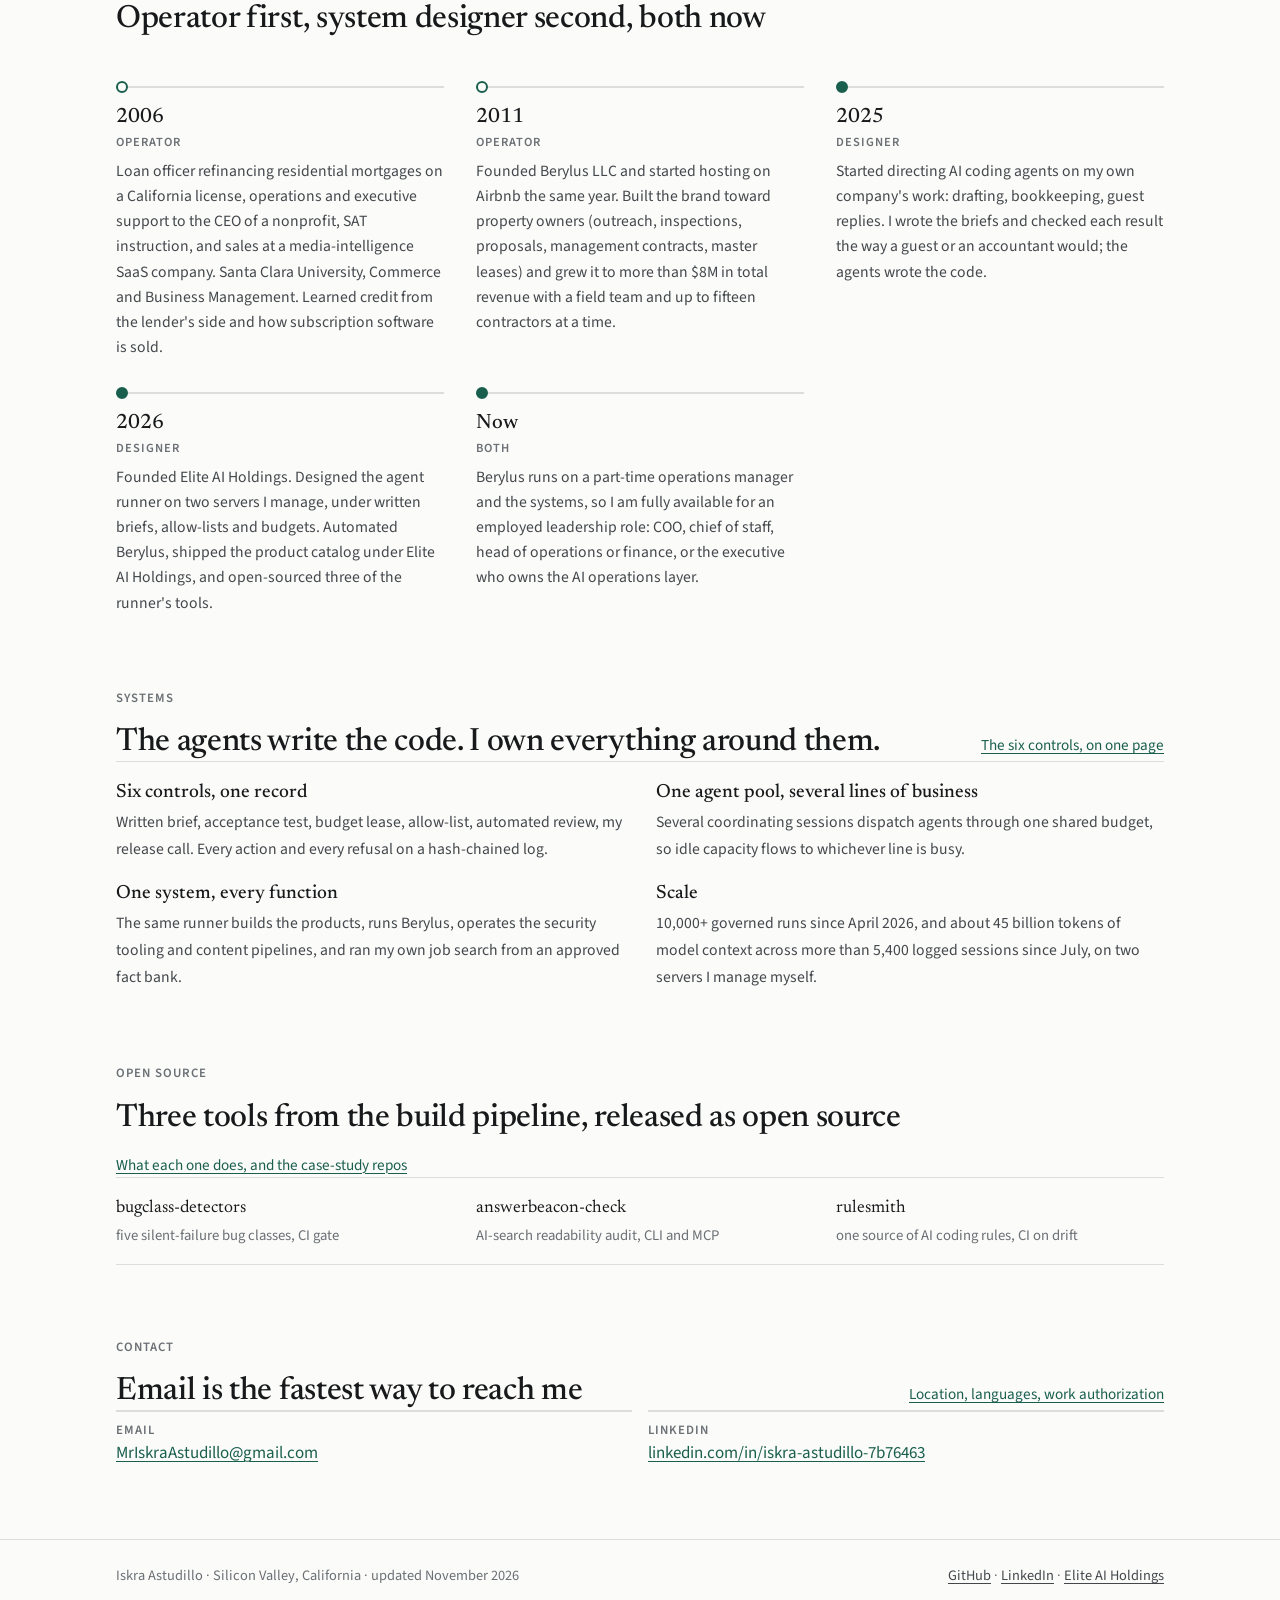
==== commit a258ae39: "Propagate 11-05 repricing: company grouping, renamed products, no counts" ====
--- a/index.html
+++ b/index.html
@@ -4,7 +4,7 @@
 <meta charset="utf-8">
 <meta name="viewport" content="width=device-width, initial-scale=1">
 <title>Iskra Astudillo</title>
-<meta name="description" content="Founder and operator. Fifteen years running a real estate and hospitality company as CEO, COO and CFO, then designing the governed AI-agent system that automated it and built 45 products.">
+<meta name="description" content="Founder and operator. Fifteen years running a real estate and hospitality company as CEO, COO and CFO, then designing the governed AI-agent system that automated it and built a portfolio of AI products.">
 <link rel="preconnect" href="https://fonts.googleapis.com">
 <link rel="preconnect" href="https://fonts.gstatic.com" crossorigin>
 <link rel="stylesheet" href="https://fonts.googleapis.com/css2?family=Newsreader:opsz,wght@6..72,400;6..72,500&family=Source+Sans+3:wght@400;600&display=swap">
@@ -31,10 +31,10 @@
     <div>
       <p class="eyebrow">Founder · CEO, COO and CFO · designer of governed AI systems</p>
       <h1 id="thesis">Fifteen years running the company. Then I designed the machine that runs it.</h1>
-      <p class="lede">The discipline that ran Berylus now governs a fleet of AI agents that build and operate 45 products.</p>
+      <p class="lede">The discipline that ran Berylus now governs a fleet of AI agents that build and operate a portfolio of AI products.</p>
       <div class="prose">
         <p>I founded Berylus LLC in 2011 and ran it as CEO, COO and CFO: property management, commercial leasing, short- and mid-term hospitality, a vehicle rental fleet and renovation projects, to more than $8M in total revenue. I sold the service to property owners and leased the same units to tenants and guests, so I have closed on both sides of the table the whole time, with a field team and subcontractors reporting to me.</p>
-        <p>I did not write the code. In 2025 I began directing AI coding agents on my own company's work, and in 2026 I designed the system that governs them: an agent runner on two servers I manage, where every job starts from my written brief, takes a budget, runs under an allow-list, passes review and waits for my release call. The agents write the code; the system design, the briefs and the decisions are mine. That machine automated nearly all of Berylus's daily work and turned the automation into 45 products at Elite AI Holdings. Now I am looking for an employed leadership role where the full founder view is useful: operations, finance, people, and the automation layer that now sits under all three.</p>
+        <p>I did not write the code. In 2025 I began directing AI coding agents on my own company's work, and in 2026 I designed the system that governs them: an agent runner on two servers I manage, where every job starts from my written brief, takes a budget, runs under an allow-list, passes review and waits for my release call. The agents write the code; the system design, the briefs and the decisions are mine. That machine automated nearly all of Berylus's daily work and turned the automation into the product catalog at Elite AI Holdings. Now I am looking for an employed leadership role where the full founder view is useful: operations, finance, people, and the automation layer that now sits under all three.</p>
       </div>
       <div class="actions">
         <a class="btn" href="case-studies.html">Read the case studies</a>
@@ -47,101 +47,101 @@
   <section class="proof" aria-label="Proof in four numbers">
     <div><b>$8M+</b><span>total revenue at Berylus, 2011 to 2026</span></div>
     <div><b>15 yrs</b><span>full P&amp;L ownership as founder, CEO, COO and CFO</span></div>
-    <div><b>45</b><span>products built and deployed across Elite AI Holdings in 2026, <a href="companies.html">listed by sector</a></span></div>
+    <div><b>2026</b><span>year the Elite AI Holdings products were built and deployed, <a href="companies.html">listed by company</a></span></div>
     <div><b>10,000+</b><span>governed agent runs since April 2026 on two self-managed servers</span></div>
   </section>
 
   <section aria-labelledby="h-products">
     <div class="section-head">
       <span class="eyebrow">The portfolio</span>
-      <h2 id="h-products">45 products in eight sectors</h2>
+      <h2 id="h-products">Products by company</h2>
       <a class="more" href="companies.html">Full list with links and status</a>
     </div>
 <!-- sectors:start -->
     <div class="sectors">
     <details>
-      <summary><span class="name">Hospitality, property and real estate</span><span class="count">4 products · 4 live</span></summary>
+      <summary><span class="name">Elite Agentic Solutions</span></summary>
+      <ul class="plist">
+      <li><i class="dot live" title="Live"></i><span class="row"><span class="pname"><a href="https://eliteagenticsolutions.com">Elite Agentic Solutions</a></span><span class="desc">Governed agent engine: rule engine per action, a person on irreversible steps, hash-chained audit trail <span class="subs">+ Research Reader, Redaction-Integrity, AI Gateway</span></span></span></li>
+      <li><i class="dot live" title="Live"></i><span class="row"><span class="pname">Approval Gate</span><span class="desc">Sign-off API: an agent files a request, a person grants it, then the action runs</span></span></li>
+      </ul>
+    </details>
+    <details>
+      <summary><span class="name">Empire Security</span></summary>
+      <ul class="plist">
+      <li><i class="dot soon" title="Launching Q4 2026"></i><span class="row"><span class="pname">Empire Security</span><span class="desc">One flat-price security posture report: surface, code, secrets, exposure and uptime evidence</span></span></li>
+      <li><i class="dot live" title="Live"></i><span class="row"><span class="pname"><a href="https://scrubline.eliteaiempire.com">Scrubline</a></span><span class="desc">Free exposure scan across 20 data brokers, with source-cited removal comparisons <span class="subs">+ PhotoSafe</span></span></span></li>
+      <li><i class="dot soon" title="Launching Q4 2026"></i><span class="row"><span class="pname"><a href="https://eliteagenticsolutions.com/products/audit-ledger/">Empire Security Evidence (Audit Ledger)</a></span><span class="desc">Hash-chained audit logs as evidence, on a path to SOC 2</span></span></li>
+      <li><i class="dot soon" title="Launching Q4 2026"></i><span class="row"><span class="pname"><a href="https://cloud.eliteaiempire.com/security/">Empire Security Code (BugClass detectors)</a></span><span class="desc">Finds bug classes, not instances; five open-source detectors as a CI action</span></span></li>
+      <li><i class="dot live" title="Live"></i><span class="row"><span class="pname">Empire Security Availability (Sentinel)</span><span class="desc">Uptime monitoring with hash-chained attestation and AI alert triage</span></span></li>
+      </ul>
+    </details>
+    <details>
+      <summary><span class="name">Empire Cloud</span></summary>
+      <ul class="plist">
+      <li><i class="dot live" title="Live"></i><span class="row"><span class="pname"><a href="https://cloud.eliteaiempire.com/hosting">Empire Cloud Hosting</a></span><span class="desc">One-click deploys on your own cloud account, with AI code review built in <span class="subs">+ Git, Pages, Storage</span></span></span></li>
+      <li><i class="dot live" title="Live"></i><span class="row"><span class="pname"><a href="https://appbuilderai.studio">AppBuilderAI</a></span><span class="desc">Seventeen code generators for apps, APIs and sites; you deploy the code yourself <span class="subs">+ Micro-SaaS Studio</span></span></span></li>
+      <li><i class="dot live" title="Live"></i><span class="row"><span class="pname"><a href="https://cloud.eliteaiempire.com/abuse-desk">Empire Cloud Abuse Desk</a></span><span class="desc">Abuse-complaint handling for hosts and marketplaces, every reply behind a human gate</span></span></li>
+      <li><i class="dot live" title="Live"></i><span class="row"><span class="pname"><a href="https://cloud.eliteaiempire.com/cost">Empire Cloud Cost</a></span><span class="desc">Savings report from a cloud billing export; processed in memory, never stored</span></span></li>
+      <li><i class="dot live" title="Live"></i><span class="row"><span class="pname"><a href="https://cloud.eliteaiempire.com/migrate">Empire Cloud Migrate</a></span><span class="desc">Cost-delta report, draft infrastructure code and a migration runbook for leaving a hyperscaler</span></span></li>
+      <li><i class="dot live" title="Live"></i><span class="row"><span class="pname"><a href="https://cloud.eliteaiempire.com/marketplace">Empire Cloud Marketplace</a></span><span class="desc">Developer packs with instant license keys: detectors, agent skills, a SaaS component kit</span></span></li>
+      <li><i class="dot live" title="Live"></i><span class="row"><span class="pname"><a href="https://cloud.eliteaiempire.com/sso">Empire Cloud SSO</a></span><span class="desc">Drop-in single sign-on: magic links, SAML, SCIM and audit export</span></span></li>
+      <li><i class="dot live" title="Live"></i><span class="row"><span class="pname"><a href="https://cloud.eliteaiempire.com/edge">Empire Cloud Edge</a></span><span class="desc">Identity gate, rate limits, security headers, DNS and CDN for self-hosted apps <span class="subs">+ DNS, CDN, Access</span></span></span></li>
+      </ul>
+    </details>
+    <details>
+      <summary><span class="name">Hold The Wheel</span></summary>
+      <ul class="plist">
+      <li><i class="dot live" title="Live"></i><span class="row"><span class="pname"><a href="https://holdthewheel.eliteaiempire.com/distribute">Hold The Wheel</a></span><span class="desc">Back-office automation that proposes, drafts and executes only after approval, under a hard spend limit <span class="subs">+ Orchestrate, Distributor</span></span></span></li>
+      <li><i class="dot live" title="Live"></i><span class="row"><span class="pname"><a href="https://makemycontent.org">MakeMyContent</a></span><span class="desc">Ad copy, landing pages, emails, SEO posts and video scripts, delivered as drafts <span class="subs">+ Narrate, Clips, Newsletter</span></span></span></li>
+      <li><i class="dot live" title="Live"></i><span class="row"><span class="pname"><a href="https://holdthewheel.eliteaiempire.com/rank">AnswerBeacon</a></span><span class="desc">Audits the 20 page elements AI answer engines read and writes the fix for each miss <span class="subs">+ Managed fix service, Design audit</span></span></span></li>
+      </ul>
+    </details>
+    <details>
+      <summary><span class="name">MyAICEO</span></summary>
+      <ul class="plist">
+      <li><i class="dot live" title="Live"></i><span class="row"><span class="pname"><a href="https://myaiceo.org">MyAICEO</a></span><span class="desc">Six business modules behind one CEO dashboard <span class="subs">+ Launch, Translate</span></span></span></li>
+      <li><i class="dot live" title="Live"></i><span class="row"><span class="pname"><a href="https://myaiaccountant.xyz">MyAIAccountant</a></span><span class="desc">Multi-entity bookkeeping that drafts the tax schedules for a professional to review <span class="subs">in MyAICEO Accounting</span></span></span></li>
+      <li><i class="dot beta" title="Beta"></i><span class="row"><span class="pname"><a href="https://taxmeup.xyz">TaxMeUp</a></span><span class="desc">Deduction report with citations, refund range and quarterly estimates <span class="subs">in MyAICEO Accounting</span></span></span></li>
+      <li><i class="dot live" title="Live"></i><span class="row"><span class="pname"><a href="https://myaiceo.org/support">MyAICEO Support</a></span><span class="desc">Flat-priced support across chat, email, SMS, voice and Slack, with human approval on any reply</span></span></li>
+      <li><i class="dot live" title="Live"></i><span class="row"><span class="pname"><a href="https://myecommerceai.com">MyAICEO Commerce</a></span><span class="desc">Listing, pricing, ad and review tools for Amazon, eBay and Etsy sellers</span></span></li>
+      <li><i class="dot live" title="Live"></i><span class="row"><span class="pname"><a href="https://summarizethis.org">MyAICEO Summarize</a></span><span class="desc">Meeting summaries, reports, dashboards and data extraction from your documents</span></span></li>
+      <li><i class="dot live" title="Live"></i><span class="row"><span class="pname"><a href="https://myaiceo.org/legal">MyAICEO Legal</a></span><span class="desc">First drafts of contracts, policies and leases for an attorney to review</span></span></li>
+      <li><i class="dot live" title="Live"></i><span class="row"><span class="pname"><a href="https://aiwebsitemaker.org">MyAICEO Website</a></span><span class="desc">Brand identity and a complete responsive website from a description <span class="subs">+ Website Store</span></span></span></li>
+      </ul>
+    </details>
+    <details>
+      <summary><span class="name">Standalone flagships</span></summary>
       <ul class="plist">
       <li><i class="dot live" title="Live"></i><span class="row"><span class="pname"><a href="https://cohostbnb.xyz">CoHostBnB</a></span><span class="desc">Lodging operations: AI-drafted guest replies a person approves, housekeeping, maintenance, team handovers <span class="subs">+ Managed co-hosting</span></span></span></li>
+      <li><i class="dot live" title="Live"></i><span class="row"><span class="pname"><a href="https://tradehouse.eliteaiempire.com">TradeHouse</a></span><span class="desc">Market-data research platform: one normalized API, bulk datasets and a replay engine <span class="subs">+ TickVault, API</span></span></span></li>
+      </ul>
+    </details>
+    <details>
+      <summary><span class="name">Elite AI Apps</span></summary>
+      <ul class="plist">
+      <li><i class="dot live" title="Live"></i><span class="row"><span class="pname"><a href="https://lumen.eliteaiempire.com">Lumen</a></span><span class="desc">Answer engine with an agent mode, and an API that routes each request to the cheapest adequate model <span class="subs">+ Data</span></span></span></li>
+      <li><i class="dot live" title="Live"></i><span class="row"><span class="pname"><a href="https://myaicontractor.org">MyAIContractor</a></span><span class="desc">Photoreal remodel renders from a room photo, with a shopping list and contractor bids</span></span></li>
       <li><i class="dot live" title="Live"></i><span class="row"><span class="pname">PropertyProAI</span><span class="desc">Fair Housing-checked listings, comparable-sales reports, lead chat and a deal pipeline for agents <span class="subs">+ Wholesale Heaven</span></span></span></li>
+      <li><i class="dot live" title="Live"></i><span class="row"><span class="pname"><a href="https://careerpro.tech">CareerPro</a></span><span class="desc">Resume builder, match score, interview practice and a form-filling extension you check and submit</span></span></li>
+      <li><i class="dot live" title="Live"></i><span class="row"><span class="pname"><a href="https://tripgenius.xyz">TripGenius</a></span><span class="desc">Day-by-day itineraries that audit their own pacing and budget</span></span></li>
       <li><i class="dot live" title="Live"></i><span class="row"><span class="pname">AI Event Pro</span><span class="desc">Destination weddings and conferences planned end to end, with an RSVP portal and ticketing</span></span></li>
-      <li><i class="dot live" title="Live"></i><span class="row"><span class="pname"><a href="https://tripgenius.xyz">TripGenius</a></span><span class="desc">Day-by-day itineraries that audit their own pacing and budget</span></span></li>
-      </ul>
-    </details>
-    <details>
-      <summary><span class="name">Finance, tax, legal and market data</span><span class="count">5 products · 4 live</span></summary>
-      <ul class="plist">
-      <li><i class="dot live" title="Live"></i><span class="row"><span class="pname"><a href="https://myaiaccountant.xyz">MyAIAccountant</a></span><span class="desc">Multi-entity bookkeeping that drafts the tax schedules for a professional to review</span></span></li>
-      <li><i class="dot beta" title="Beta"></i><span class="row"><span class="pname"><a href="https://taxmeup.xyz">TaxMeUp</a></span><span class="desc">Deduction report with citations, refund range and quarterly estimates</span></span></li>
       <li><i class="dot live" title="Live"></i><span class="row"><span class="pname"><a href="https://loanpilotai.eliteaiempire.com">LoanPilotAI</a></span><span class="desc">Educational mortgage pre-screen and affordability tools, no credit pull; not a lender <span class="subs">+ MortgagePulse</span></span></span></li>
-      <li><i class="dot live" title="Live"></i><span class="row"><span class="pname"><a href="https://legaldraft.xyz">LegalDraft</a></span><span class="desc">First drafts of contracts, policies and leases for an attorney to review</span></span></li>
-      <li><i class="dot live" title="Live"></i><span class="row"><span class="pname"><a href="https://tradehouse.eliteaiempire.com">TradeHouse</a></span><span class="desc">Market-data research platform: one normalized API, bulk datasets and a replay engine <span class="subs">+ TickVault, API</span></span></span></li>
-      </ul>
-    </details>
-    <details>
-      <summary><span class="name">AI governance and agent infrastructure</span><span class="count">4 products · 4 live</span></summary>
-      <ul class="plist">
-      <li><i class="dot live" title="Live"></i><span class="row"><span class="pname"><a href="https://eliteagenticsolutions.com">Elite Agentic Solutions</a></span><span class="desc">Governed agent engine: rule engine per action, a person on irreversible steps, hash-chained audit trail <span class="subs">+ Research Reader, Redaction-Integrity, AI Gateway</span></span></span></li>
-      <li><i class="dot live" title="Live"></i><span class="row"><span class="pname"><a href="https://holdthewheel.eliteaiempire.com">HoldTheWheel</a></span><span class="desc">Back-office automation that proposes, drafts and executes only after approval, under a hard spend limit <span class="subs">+ Orchestrate, Distributor</span></span></span></li>
-      <li><i class="dot live" title="Live"></i><span class="row"><span class="pname">Approval Gate</span><span class="desc">Sign-off API: an agent files a request, a person grants it, then the action runs</span></span></li>
-      <li><i class="dot live" title="Live"></i><span class="row"><span class="pname"><a href="https://trustdeskai.eliteaiempire.com">TrustDeskAI</a></span><span class="desc">Abuse-complaint handling for hosts and marketplaces, every reply behind a human gate</span></span></li>
-      </ul>
-    </details>
-    <details>
-      <summary><span class="name">Marketing, content and AI search</span><span class="count">4 products · 4 live</span></summary>
-      <ul class="plist">
-      <li><i class="dot live" title="Live"></i><span class="row"><span class="pname"><a href="https://brandrank.eliteaiempire.com">AnswerBeacon</a></span><span class="desc">Audits the 20 page elements AI answer engines read and writes the fix for each miss <span class="subs">+ Managed fix service, Design audit</span></span></span></li>
-      <li><i class="dot live" title="Live"></i><span class="row"><span class="pname"><a href="https://makemycontent.org">MakeMyContent</a></span><span class="desc">Ad copy, landing pages, emails, SEO posts and video scripts, delivered as drafts <span class="subs">+ Narrate, Clips, Newsletter</span></span></span></li>
-      <li><i class="dot live" title="Live"></i><span class="row"><span class="pname"><a href="https://reviews.eliteaiempire.com">Empire Reviews</a></span><span class="desc">Tested product reviews with a published method; best pick first even when it earns nothing</span></span></li>
-      <li><i class="dot live" title="Live"></i><span class="row"><span class="pname"><a href="https://aiwebsitemaker.org">AIWebsiteMaker</a></span><span class="desc">Brand identity and a complete responsive website from a description <span class="subs">+ Store</span></span></span></li>
-      </ul>
-    </details>
-    <details>
-      <summary><span class="name">Small-business and professional tools</span><span class="count">7 products · 7 live</span></summary>
-      <ul class="plist">
-      <li><i class="dot live" title="Live"></i><span class="row"><span class="pname"><a href="https://elitesupportai.eliteaiempire.com">Elite Support AI</a></span><span class="desc">Flat-priced support across chat, email, SMS, voice and Slack, with human approval on any reply</span></span></li>
-      <li><i class="dot live" title="Live"></i><span class="row"><span class="pname"><a href="https://myaiceo.org">MyAICEO</a></span><span class="desc">Six business modules behind one CEO dashboard <span class="subs">+ Launch, Translate</span></span></span></li>
-      <li><i class="dot live" title="Live"></i><span class="row"><span class="pname"><a href="https://summarizethis.org">SummarizeThis</a></span><span class="desc">Meeting summaries, reports, dashboards and data extraction from your documents</span></span></li>
-      <li><i class="dot live" title="Live"></i><span class="row"><span class="pname"><a href="https://myecommerceai.com">MyEcommerceAI</a></span><span class="desc">Listing, pricing, ad and review tools for Amazon, eBay and Etsy sellers</span></span></li>
-      <li><i class="dot live" title="Live"></i><span class="row"><span class="pname"><a href="https://appbuilderai.studio">AppBuilderAI</a></span><span class="desc">Seventeen code generators for apps, APIs and sites; you deploy the code yourself <span class="subs">+ Micro-SaaS Studio</span></span></span></li>
-      <li><i class="dot live" title="Live"></i><span class="row"><span class="pname"><a href="https://careerpro.tech">CareerPro</a></span><span class="desc">Resume builder, match score, interview practice and a form-filling extension you check and submit</span></span></li>
-      <li><i class="dot live" title="Live"></i><span class="row"><span class="pname"><a href="https://myaicontractor.org">MyAIContractor</a></span><span class="desc">Photoreal remodel renders from a room photo, with a shopping list and contractor bids</span></span></li>
-      </ul>
-    </details>
-    <details>
-      <summary><span class="name">Developer tools and cloud</span><span class="count">7 products · 7 live</span></summary>
-      <ul class="plist">
-      <li><i class="dot live" title="Live"></i><span class="row"><span class="pname"><a href="https://lumen.eliteaiempire.com">Lumen</a></span><span class="desc">Answer engine with an agent mode, and an API that routes each request to the cheapest adequate model <span class="subs">+ Data</span></span></span></li>
-      <li><i class="dot live" title="Live"></i><span class="row"><span class="pname"><a href="https://ourtools.eliteaiempire.com">Our Tools</a></span><span class="desc">Developer packs with instant license keys: detectors, agent skills, a SaaS component kit</span></span></li>
-      <li><i class="dot live" title="Live"></i><span class="row"><span class="pname"><a href="https://cloudhostai.eliteaiempire.com">CloudHostAI</a></span><span class="desc">One-click deploys on your own cloud account, with AI code review built in <span class="subs">+ Git, Pages, Storage</span></span></span></li>
-      <li><i class="dot live" title="Live"></i><span class="row"><span class="pname"><a href="https://cloudcostai.eliteaiempire.com">CloudCostAI</a></span><span class="desc">Savings report from a cloud billing export; processed in memory, never stored</span></span></li>
-      <li><i class="dot live" title="Live"></i><span class="row"><span class="pname"><a href="https://cloudshiftai.eliteaiempire.com">CloudShiftAI</a></span><span class="desc">Cost-delta report, draft infrastructure code and a migration runbook for leaving a hyperscaler</span></span></li>
-      <li><i class="dot live" title="Live"></i><span class="row"><span class="pname">Empire Edge</span><span class="desc">Identity gate, rate limits, security headers, DNS and CDN for self-hosted apps <span class="subs">+ DNS, CDN</span></span></span></li>
-      <li><i class="dot live" title="Live"></i><span class="row"><span class="pname"><a href="https://elitesso.eliteaiempire.com">EliteSSO</a></span><span class="desc">Drop-in single sign-on: magic links, SAML, SCIM and audit export</span></span></li>
-      </ul>
-    </details>
-    <details>
-      <summary><span class="name">Security and privacy</span><span class="count">5 products · 2 live</span></summary>
-      <ul class="plist">
-      <li><i class="dot soon" title="Launching Q4 2026"></i><span class="row"><span class="pname">Empire Security</span><span class="desc">One flat-price security posture report: surface, code, secrets, exposure and uptime evidence</span></span></li>
-      <li><i class="dot live" title="Live"></i><span class="row"><span class="pname">Empire Sentinel</span><span class="desc">Uptime monitoring with hash-chained attestation and AI alert triage</span></span></li>
-      <li><i class="dot soon" title="Launching Q4 2026"></i><span class="row"><span class="pname"><a href="https://bugclass.eliteaiempire.com">BugClass</a></span><span class="desc">Finds bug classes, not instances; five open-source detectors as a CI action</span></span></li>
-      <li><i class="dot soon" title="Launching Q4 2026"></i><span class="row"><span class="pname">Audit Ledger</span><span class="desc">Hash-chained audit logs as evidence, on a path to SOC 2</span></span></li>
-      <li><i class="dot live" title="Live"></i><span class="row"><span class="pname"><a href="https://scrubline.eliteaiempire.com">Scrubline</a></span><span class="desc">Free exposure scan across 20 data brokers, with source-cited removal comparisons <span class="subs">+ PhotoSafe</span></span></span></li>
-      </ul>
-    </details>
-    <details>
-      <summary><span class="name">Consumer, health and family</span><span class="count">9 products · 9 live</span></summary>
-      <ul class="plist">
-      <li><i class="dot live" title="Live"></i><span class="row"><span class="pname"><a href="https://myaidoctor.health">MyAIDoctor</a></span><span class="desc">Consumer health assistant: symptom chat, lab-report explanations, interaction checks; not clinical</span></span></li>
-      <li><i class="dot live" title="Live"></i><span class="row"><span class="pname"><a href="https://elitehealthessentials.org">Elite Health Essentials</a></span><span class="desc">Supplement storefront with full Supplement Facts on every product</span></span></li>
-      <li><i class="dot live" title="Live"></i><span class="row"><span class="pname"><a href="https://cosmeticpreview-app.eliteaiempire.com">CosmeticPreview</a></span><span class="desc">Consented preview of a cosmetic procedure before a consultation; lead routing for clinics <span class="subs">+ GlowUp</span></span></span></li>
-      <li><i class="dot live" title="Live"></i><span class="row"><span class="pname"><a href="https://fixmyplant.io">FixMyPlant</a></span><span class="desc">Plant identification, diagnosis and care schedules, with a free pet-toxicity database</span></span></li>
-      <li><i class="dot live" title="Live"></i><span class="row"><span class="pname"><a href="https://aischoolpro.xyz">AISchoolPro</a></span><span class="desc">Subject tutors, test prep, an essay grader and a parent and teacher dashboard</span></span></li>
+      <li><i class="dot live" title="Live"></i><span class="row"><span class="pname"><a href="https://soccer.eliteaiempire.com">Elite Soccer Academy</a></span><span class="desc">Youth soccer training for ages 4 to 14 with online parent booking</span></span></li>
       <li><i class="dot live" title="Live"></i><span class="row"><span class="pname"><a href="https://mykidsbook.org">MyKidsBook</a></span><span class="desc">Personalized children&#x27;s stories with the child as the hero, printable</span></span></li>
       <li><i class="dot live" title="Live"></i><span class="row"><span class="pname"><a href="https://aidating.art">AIDating</a></span><span class="desc">Profile writer, conversation starters, message analyzer and a scam detector</span></span></li>
-      <li><i class="dot live" title="Live"></i><span class="row"><span class="pname"><a href="https://soccer.eliteaiempire.com">Elite Soccer Academy</a></span><span class="desc">Youth soccer training for ages 4 to 14 with online parent booking</span></span></li>
+      <li><i class="dot live" title="Live"></i><span class="row"><span class="pname"><a href="https://aischoolpro.xyz">AISchoolPro</a></span><span class="desc">Subject tutors, test prep, an essay grader and a parent and teacher dashboard</span></span></li>
+      <li><i class="dot live" title="Live"></i><span class="row"><span class="pname"><a href="https://cosmeticpreview-app.eliteaiempire.com">CosmeticPreview</a></span><span class="desc">Consented preview of a cosmetic procedure before a consultation; lead routing for clinics <span class="subs">+ GlowUp</span></span></span></li>
+      <li><i class="dot live" title="Live"></i><span class="row"><span class="pname"><a href="https://elitehealthessentials.org">Elite Health Essentials</a></span><span class="desc">Supplement storefront with full Supplement Facts on every product</span></span></li>
+      <li><i class="dot live" title="Live"></i><span class="row"><span class="pname"><a href="https://fixmyplant.io">FixMyPlant</a></span><span class="desc">Plant identification, diagnosis and care schedules, with a free pet-toxicity database</span></span></li>
+      <li><i class="dot live" title="Live"></i><span class="row"><span class="pname"><a href="https://myaidoctor.health">MyAIDoctor</a></span><span class="desc">Consumer health assistant: symptom chat, lab-report explanations, interaction checks; not clinical</span></span></li>
       <li><i class="dot live" title="Live"></i><span class="row"><span class="pname">Empire Games Studio</span><span class="desc">Free browser games, no download</span></span></li>
+      </ul>
+    </details>
+    <details>
+      <summary><span class="name">Empire Reviews</span></summary>
+      <ul class="plist">
+      <li><i class="dot live" title="Live"></i><span class="row"><span class="pname"><a href="https://reviews.eliteaiempire.com">Empire Reviews</a></span><span class="desc">Tested product reviews with a published method; best pick first even when it earns nothing</span></span></li>
       </ul>
     </details>
     </div>
@@ -167,13 +167,13 @@
       </article>
       <article class="case">
         <div class="head">
-          <h3>Portfolio: forty-five products in parallel, each priced on its own</h3>
+          <h3>Portfolio: one catalog in parallel, one price ladder per buyer</h3>
           <span class="eyebrow">Portfolio and pricing · Elite AI Holdings</span>
         </div>
         <dl>
           <div><dt>Context</dt><dd>One founder, no engineering team, and a catalog of tools that Berylus needed and other operators would pay for. The usual advice was to pick one.</dd></div>
-          <div><dt>Decision</dt><dd>Build the whole catalog through one governed pipeline instead of one product at a time. Each product sells on its own, no bundled access. Every product launches on the free channels at once; paid spend and human time concentrate on three at a time. Real free tiers instead of timed trials, and a managed service priced as a share of the customer's revenue so they pay only when the property earns.</dd></div>
-          <div><dt>Result</dt><dd><b>45 products across eight sectors in 2026</b>, under one rule: wherever a product acts for a person, a person approves the action and a record sits behind it.</dd></div>
+          <div><dt>Decision</dt><dd>Build the whole catalog through one governed pipeline instead of one product at a time. Products that serve the same buyer sit under one company with one price ladder, so a customer sees a single pricing page. Every product launches on the free channels at once; paid spend and human time concentrate on three at a time. Free tiers only where the free output is public, a no-card 14-day trial elsewhere, and a managed service priced as a share of the customer's revenue so they pay only when the property earns.</dd></div>
+          <div><dt>Result</dt><dd><b>A full product catalog grouped under company brands in 2026</b>, under one rule: wherever a product acts for a person, a person approves the action and a record sits behind it.</dd></div>
         </dl>
       </article>
       <article class="case">
@@ -184,7 +184,7 @@
         <dl>
           <div><dt>Context</dt><dd>Coding agents could produce the volume. An agent with a chat window and a credit card could not be let near production, money or a customer.</dd></div>
           <div><dt>Decision</dt><dd>Treat agents the way I treated contractors: a written brief with the acceptance test in it, a budget leased before the job starts and released after, a short allow-list where anything not listed is refused, a person on anything irreversible, and an append-only hash-chained record of every action and refusal. Automate my own company first, before selling any of it.</dd></div>
-          <div><dt>Result</dt><dd><b>10,000+ governed runs since April 2026</b> built the 45 products and now run Berylus day to day. The same control model, written for a customer's agents, became Elite Agentic Solutions. <a href="systems.html">The six controls, on one page.</a></dd></div>
+          <div><dt>Result</dt><dd><b>10,000+ governed runs since April 2026</b> built the products and now run Berylus day to day. The same control model, written for a customer's agents, became Elite Agentic Solutions. <a href="systems.html">The six controls, on one page.</a></dd></div>
         </dl>
       </article>
     </div>
@@ -200,7 +200,7 @@
       <li><span class="year">2011</span><span class="chapter">Operator</span><p>Founded Berylus LLC and started hosting on Airbnb the same year. Built the brand toward property owners (outreach, inspections, proposals, management contracts, master leases) and grew it to more than $8M in total revenue with a field team and up to fifteen contractors at a time.</p></li>
       
       <li class="builder"><span class="year">2025</span><span class="chapter">Designer</span><p>Started directing AI coding agents on my own company's work: drafting, bookkeeping, guest replies. I wrote the briefs and checked each result the way a guest or an accountant would; the agents wrote the code.</p></li>
-      <li class="builder"><span class="year">2026</span><span class="chapter">Designer</span><p>Founded Elite AI Holdings. Designed the agent runner on two servers I manage, under written briefs, allow-lists and budgets. Automated Berylus, shipped 45 products across eight sectors, and open-sourced three of the runner's tools.</p></li>
+      <li class="builder"><span class="year">2026</span><span class="chapter">Designer</span><p>Founded Elite AI Holdings. Designed the agent runner on two servers I manage, under written briefs, allow-lists and budgets. Automated Berylus, shipped the product catalog under Elite AI Holdings, and open-sourced three of the runner's tools.</p></li>
       <li class="builder"><span class="year">Now</span><span class="chapter">Both</span><p>Berylus runs on a part-time operations manager and the systems, so I am fully available for an employed leadership role: COO, chief of staff, head of operations or finance, or the executive who owns the AI operations layer.</p></li>
     </ol>
   </section>
